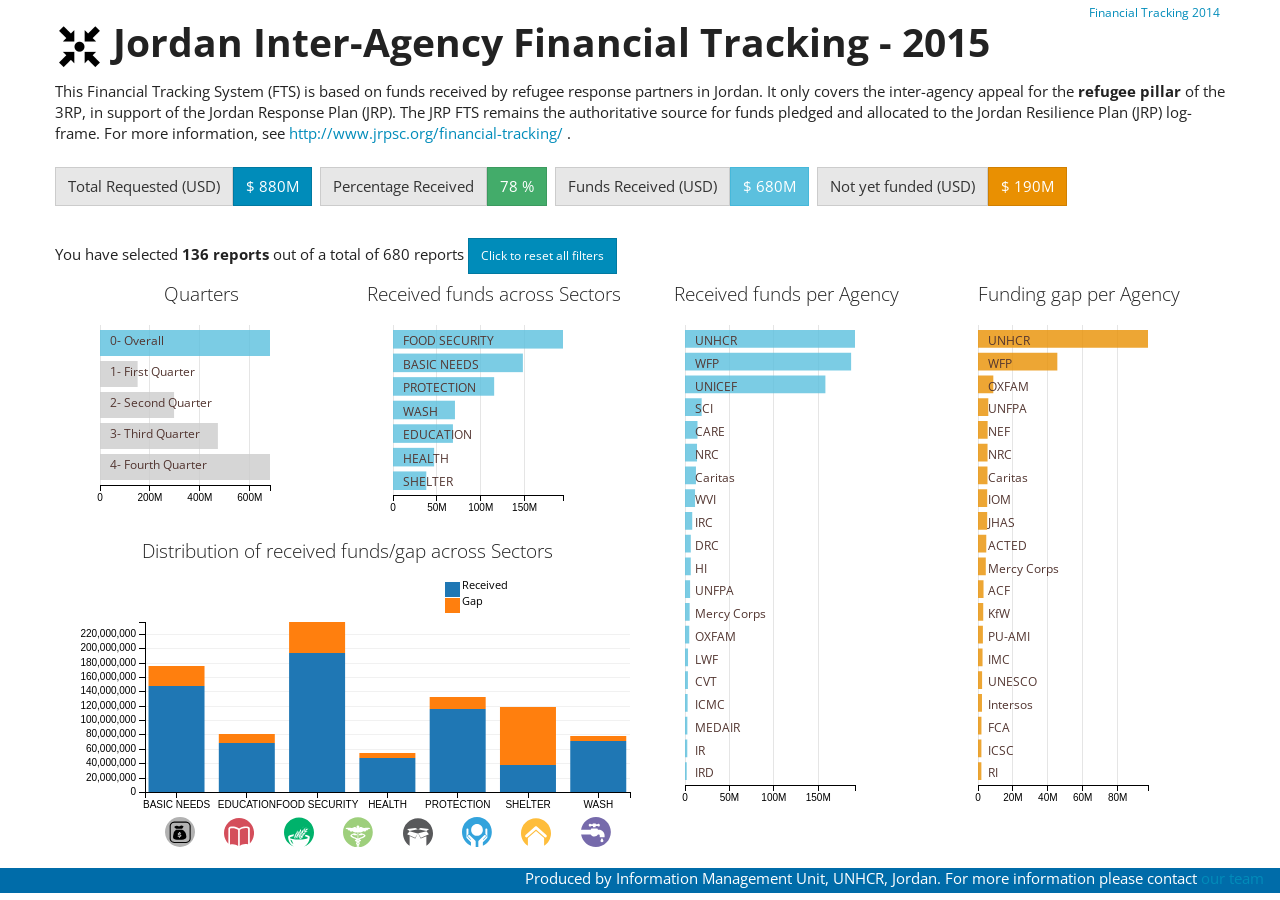
==== index.html @ 2f5b82ed "Update 0-Overall option" ====
<!DOCTYPE html>
<html lang='en'>
<head>
<meta charset='utf-8'>
<meta content='width=device-width, initial-scale=1.0, minimum-scale=1.0, maximum-scale=1.0' name='viewport'>
<meta property="og:title" content="RRP6 FINANCIAL TRACKING -JORDAN - 2014"/>
<meta property="og:type" content="article"/>
<meta property="og:site_name" content="RRP6 FINANCIAL TRACKING -JORDAN - 2014"/>
<meta property="og:description" content="RRP6 FINANCIAL TRACKING -JORDAN - 2014"/>
    <title>Jordan Inter-Agency Financial Tracking - 2015 </title>
    <meta name="viewport" content="width=device-width, initial-scale=1.0">
    <!-- Bootstrap -->
    <link rel="stylesheet" href="css/bootstrap.min.css" media="screen">

    <link rel="stylesheet" href="css/bootswatch.min.css">
    <link rel="stylesheet" href="css/font-humanitarian.css">

    <link rel="stylesheet" type="text/css" href="css/dc.css"/>

    <link rel="stylesheet" type="text/css" href="css/dashboard.css"/>
    <!---->
    <!-- Add IntroJs styles and JS -->
    <link rel="stylesheet" type="text/css" href="css/introjs.min.css" >
    <script type="text/javascript" src="js/intro.min.js"></script>
    <script src="js/jquery.js"></script>
    <!-- map the data to the GeoJSON object -->
    <script src="js/data-jo.js"></script>
    <link href="http://www.unhcr.org/favicon.ico" rel="icon" type="image/x-icon">
    <!-- hide and display Disclaimer -->
    <script>
        function show(shown, hidden) {
          document.getElementById(shown).style.display='block';
          document.getElementById(hidden).style.display='none';
          return false;
        }
    </script>
  </head>

  <body>
    <div class ="col-sm-4 col-md-offset4" id="loading">
        <small>This webpage does not work on IE8 or older... Upgrade your browser if needed</a></a></small>
    </div>
    <div class="container" id="dashboard">
	
        <div class="socialmedia" data-step="13" data-intro="Share!!" data-position="left">
            <table>
              <tbody><tr>
                <td valign="middle"><a href="fts2014.html" target="_blank">Financial Tracking 2014</a></td>
            </tr>
            </tbody></table>
        </div>
        <div class="row" >
             <h1>
               <a href="http://data.unhcr.org/jordan"><img src="images/coordination.png" style="height: 48px; width: 48px"></a>
               <strong>Jordan Inter-Agency Financial Tracking - 2015</strong>
            </h1>
                This Financial Tracking System (FTS) is based on funds received by refugee response partners in Jordan. It only covers the inter-agency appeal for the <b>refugee pillar</b> of the 3RP, in support of the Jordan Response Plan (JRP). The JRP FTS remains the authoritative source for funds pledged and allocated to the Jordan Resilience Plan (JRP) log-frame.
                For more information, see <a href="http://www.jrpsc.org/financial-tracking/" target="_blank">  http://www.jrpsc.org/financial-tracking/ </a>.

            <h2>
            <a class="btn btn-default">Total Requested (USD) <a  class="btn btn-primary">$ <span id="totalrequired" class="number-display"></span></a></a>
            <a class="btn btn-default">Percentage Received <a  class="btn btn btn-success"><span id="totalPreceived" class="number-display"> </span> %</a></a>			
            <a class="btn btn-default">Funds Received (USD) <a  class="btn btn-info">$ <span id="totalreceived" class="number-display"></span></a></a>
            <a class="btn btn-default">Not yet funded (USD) <a  class="btn btn-warning">$ <span id="totalgap" class="number-display"></span></a></a>
           <!--
           <a class="btn btn-default">Gap <a  class="btn btn-danger">% <span id="totalpercentage" class="number-display"></span></a></a>
           -->
            </h2>
            <br>
            <div id="count-info" >
                 You have selected <strong><span class="filter-count "></span> reports</strong> out of a total of <span class="total-count "></span> reports
                 <a class="btn btn-primary btn-sm" href="javascript:dc.filterAll();quarter_chart.filter('0- Overall');dc.redrawAll();">Click to reset all filters</a>
            </div>

       </div>
       <div class="row">
            <div class="col-md-6">
              <div class="row">

                <div class="col-xs-6" data-step="1" data-intro="Click on this pie chart to filter by sector." data-position='right'>

                <div id="quarter"> <center> <h4>Quarters</h4> </center></div>
                </div>
                <div id="sector" class="col-xs-6" data-step="1" data-intro="Click on this pie chart to filter by sector." data-position='right'>
                  <center> <h4>Received funds across Sectors</h4> </center>
                </div>
              </div>
              <div class="row">
                <div id="gapReceived" class="col-xs-12" data-step="1" data-intro="Click on this pie chart to filter by sector." data-position='right'>
                  <center> <h4>Distribution of received funds/gap across Sectors</h4> </center>
                </div>
              </div>

              <div class="row">
                <center>
                   <table width=100% cellspacing=1 cellpadding=1>
                        <tr>
                            <td width=110px>&nbsp;</td>
                            <td></td>
                            <td><img src="images/cash.svg" alt="Cash" height="30px" width="30px"></td>
                            <td><img src="images/education.svg" alt="Education" height="30px" width="30px"></td>
                            <td><img src="images/foodsecurity.svg" alt="Food Security" height="30px" width="30px"></td>
                            <td><img src="images/health.svg" alt="Health" height="30px" width="30px"></td>
                            <td><img src="images/nfi.svg" alt="Health" height="30px" width="30px"></td>							
                            <td><img src="images/protection.svg" alt="Protection" height="30px" width="30px"></td>
                            <td><img src="images/shelter.svg" alt="Shelter" height="30px" width="30px"></td>
                            <td><img src="images/wash.svg" alt="WASH" height="30px" width="30px"></td>
                            <td></td>
                        </tr>
                    </table>
                </center> 
                <br>
              </div>

            </div>
            <div class="col-md-6">
              <div class="row">
                <div id="partner" class="col-xs-6" data-step="1" data-intro="Click on this pie chart to filter by sector." data-position='right'>
                  <center> <h4>Received funds per Agency</h4> </center>
                </div>
                <div id="partnergap" class="col-xs-6" data-step="1" data-intro="Click on this pie chart to filter by sector." data-position='right'>
                  <center> <h4>Funding gap per Agency</h4> </center>
                </div>
              </div>
            </div>
       </div>
    </div>
     <div width="100%" style="background:#006CA9; height:25px" align=right>
        <span  class="demoTableRow"><font color="#FFFFFF">
            Produced by Information Management Unit, UNHCR, Jordan. For more information please contact <a href="http://data.unhcr.org/jordan/team.html" target="_blank" >our team</a> </font>
         </span> &nbsp;&nbsp;&nbsp;
    </div>

    <script type="text/javascript" src="js/d3_002.js"></script>
    <script type="text/javascript" src="js/crossfilter.js"></script>
    <script type="text/javascript" src="js/dc.js"></script>
    <script type="text/javascript" src="js/d3.tip.min.js"></script>
    <script type="text/javascript" src="js/d3num.js"></script>	
    <script>

        $('#dashboard').hide();
      //  var gap_chart = dc.pieChart("#gap");
        var sector_chart = dc.rowChart("#sector");
        var quarter_chart = dc.rowChart("#quarter");
        var partner_chart = dc.rowChart("#partner");
        var partnergap_chart = dc.rowChart("#partnergap");
        var gapReceived_chart = dc.barChart("#gapReceived");
		var tot = 8757315;

        d3.csv("data/ftsnew.csv", function(csv_data){
            var numberFormat = d3.format(".3s");
            var cf = crossfilter(csv_data);
			var all = cf.groupAll();
            // Implement bookmarking chart filters status --> Thanks to https://github.com/franckalbinet
            // Serializing filters values in URL
            function getFiltersValues() {
                var filters = [
                //    { name: 'gap', value: gap_chart.filters()},
                    { name: 'sector', value: sector_chart.filters()},
                    { name: 'quarter', value: quarter_chart.filters()},
                    { name: 'partner', value: partner_chart.filters()},
                    { name: 'partnergap', value: partnergap_chart.filters()}
                    ];

                var recursiveEncoded = $.param( filters );
                location.hash = recursiveEncoded;
            }
            // Init chart filters
            function initFilters() {
                // Get hash values
                var parseHash = /^#sector=([A-Za-z0-9,_\-\/\s]*)&status=([A-Za-z0-9,_\-\/\s]*)&org=([A-Za-z0-9,_\-\/\s]*)&map=([A-Za-z0-9,_\-\/\s]*)$/;
                var parsed = parseHash.exec(decodeURIComponent(location.hash));
                function filter(chart, rank) {  // for instance chart = sector_chart and rank in URL hash = 1
                    // sector chart
                    if (parsed[rank] == "") {
                        chart.filter(null);
                    }
                    else {
                        var filterValues = parsed[rank].split(",");
                        for (var i = 0; i < filterValues.length; i++ ) {
                            chart.filter(filterValues[i]);
                        }
                    }
                }
                if (parsed) {
                    filter(sector_chart, 1);
                    filter(quarter_chart, 2);
                    filter(partner_chart, 3);
                    filter(partnergap_chart, 4);
                //    filter(gap_chart, 5);

                }
            }

		
			
            // tooltips for row chart
            var rowTip = d3.tip()
                  .attr('class', 'd3-tip')
                  .offset([-10, 0])
                  .html(function (d) { return "<span style='color: #f0027f'>" +  d.key + "</span> : "  + numberFormat(d.value) + " USD"; });

            // tooltips for pie chart
            var pieTip = d3.tip()
                  .attr('class', 'd3-tip')
                  .offset([-10, 0])
                  .html(function (d) { return "<span style='color: #f0027f'>" +  d.data.key + "</span> : "  + numberFormat(d.value) + " USD"; });

            // tooltips for bar chart
            var barTip = d3.tip()
                  .attr('class', 'd3-tip')
                  .offset([-10, 0])
                  .html(function (d) { return "<span style='color: #f0027f'>" + d.data.key + "</span> : " + numberFormat(d.y) + " USD";});


            cf.quarter = cf.dimension(function(d) { return d.Quarter; });
            var quarterByTotal = cf.quarter.group().reduceSum(function (d) { return d.Receive; });
            var quarter = cf.quarter.group();
            quarter_chart.width(250).height(200)
                .dimension(cf.quarter)
                .group(quarterByTotal)
                .elasticX(true)
                .on("filtered", getFiltersValues)
                //.data(function(group) { return group.top(5); })
                .colors(['#5bc0de'])
                .colorDomain([0,0])
                .colorAccessor(function(d, i){return 1;})
/*				.ordering(function(d) {
					if(d.key == "0- Yearly") return 0;
					else if(d.key == "1- First Quarter") return 1;
					else if(d.key == "2- Second Quarter") return 2;
					else if(d.key == "3- Third Quarter") return 3;
					else if(d.key == "4- Fourth Quarter") return 4;
					})*/
                .xAxis().ticks(4).tickFormat(d3.format("s"));
			
				
				quarter_chart.renderlet(function(chart) {
				

				
				  chart.selectAll('rect').on("click", function(d) {
			  
					if (d.key == "1- First Quarter")
					{
					quarter_chart.filterAll();
					quarter_chart.filter("1- First Quarter");
					dc.redrawAll();					
					dc.renderAll();
					}
					else if (d.key == "0- Overall")
					{
					quarter_chart.filterAll();					
					quarter_chart.filter("0- Overall");
					dc.redrawAll();										
					dc.renderAll();
					}					
					else if (d.key == "2- Second Quarter")
					{
					quarter_chart.filterAll();					
					quarter_chart.filter("2- Second Quarter");
					dc.redrawAll();										
					dc.renderAll();
					}
					else if (d.key == "3- Third Quarter")
					{
					quarter_chart.filterAll();					
					quarter_chart.filter("3- Third Quarter");
					dc.redrawAll();										
					dc.renderAll();
					}
					else if (d.key == "4- Fourth Quarter")
					{
					quarter_chart.filterAll();					
					quarter_chart.filter("4- Fourth Quarter");
					dc.redrawAll();										
					dc.renderAll();
					}			
					
						d3.selectAll("g.row").call(rowTip);
						d3.selectAll("g.row").on('mouseover', rowTip.show).on('mouseout', rowTip.hide);
						var stackChart = 'div#gapReceived.dc-chart rect';
						d3.selectAll(stackChart).call(barTip);
						d3.selectAll(stackChart).on('mouseover', barTip.show).on('mouseout', barTip.hide);						
					
				  });
				  	chart.selectAll('text').on("click", function(d) {
					if (d.key == "0- Overall")
					{
					quarter_chart.filterAll();					
					quarter_chart.filter("0- Overall");
					dc.redrawAll();										
					dc.renderAll();
					}						
					else if (d.key == "1- First Quarter")
					{
					quarter_chart.filterAll();
					quarter_chart.filter("1- First Quarter");
					dc.redrawAll();										
					dc.renderAll();
					}
					else if (d.key == "2- Second Quarter")
					{
					quarter_chart.filterAll();					
					quarter_chart.filter("2- Second Quarter");
					dc.redrawAll();										
					dc.renderAll();
					}
					else if (d.key == "3- Third Quarter")
					{
					quarter_chart.filterAll();					
					quarter_chart.filter("3- Third Quarter");
					dc.redrawAll();										
					dc.renderAll();
					}
					else if (d.key == "4- Fourth Quarter")
					{
					quarter_chart.filterAll();					
					quarter_chart.filter("4- Fourth Quarter");
					dc.redrawAll();										
					dc.renderAll();
					}	
						d3.selectAll("g.row").call(rowTip);
						d3.selectAll("g.row").on('mouseover', rowTip.show).on('mouseout', rowTip.hide);
						var stackChart = 'div#gapReceived.dc-chart rect';
						d3.selectAll(stackChart).call(barTip);
						d3.selectAll(stackChart).on('mouseover', barTip.show).on('mouseout', barTip.hide);                                    
					
				  });
				});				


            cf.sector = cf.dimension(function(d) { return d.Sector; });
            var sectorByTotal = cf.sector.group().reduceSum(function (d) { return d.Receive; });
            var sector = cf.sector.group();
            sector_chart.width(250).height(210)
                .dimension(cf.sector)
                .group(sectorByTotal)
                .elasticX(true)
                .on("filtered", getFiltersValues)
                .data(function(group) { return group.top(10); })
                .colors(['#5bc0de'])
                .colorDomain([0,0])
                .colorAccessor(function(d, i){return 1;})
                .xAxis().ticks(4).tickFormat(d3.format("s"));

			

				


            cf.partner = cf.dimension(function(d) { return d.Partner; });
            var partnerByTotal = cf.partner.group().reduceSum(function (d) { return d.Receive; });
            var partner = cf.partner.group();
            partner_chart.width(250).height(500)
                .dimension(cf.partner)
                .group(partnerByTotal)
                .elasticX(true)
                .on("filtered", getFiltersValues)
                .data(function(group) { return group.top(20); })
                .colors(['#5bc0de'])
                .colorDomain([0,0])
                .colorAccessor(function(d, i){return 1;})
                .xAxis().ticks(4).tickFormat(d3.format("s"));

            cf.partnergap = cf.dimension(function(d) { return d.Partner; });
            var partnergapByTotal = cf.partnergap.group().reduceSum(function (d) { return (d.Required - d.NewReceived); });
            var partnergap = cf.partnergap.group();
            partnergap_chart.width(250).height(500)
                .dimension(cf.partnergap)
                .group(partnergapByTotal)
                .elasticX(true)
                .on("filtered", getFiltersValues)
                .data(function(group) { return group.top(20); })
                .colors(['#e99002'])
                .colorDomain([0,0])
                .colorAccessor(function(d, i){return 1;})
                .xAxis().ticks(4).tickFormat(d3.format("s"));


            cf.sectorGroup = cf.dimension(function(d) { return d.Sector; });
            cf.gapReceived = cf.dimension(function(d) { return d.Receive; });
            var gapByTotal = cf.sectorGroup.group().reduceSum(function (d) { return (d.Required - d.NewReceived); });
            var receiveByTotal = cf.sectorGroup.group().reduceSum(function (d) { return d.NewReceived; });
            var sectors = ["CASH","EDUCATION","FOOD SECURITY","HEALTH","NFI","PROTECTION","SHELTER","WASH"];
            var gapReceived = cf.gapReceived.group();
            var sectorGroup = cf.sectorGroup.group();
            /* when any bar is clicked, recolor the chart */
            var colorRenderlet = function (_chart) {
                _chart.selectAll("rect.bar")
                        .on("click", function (d) {
                            function setAttr(selection, keyName) {
                                selection.style("fill", function (d) {
                                    if (d[keyName] == "Received") return "#5bc0de";
                                    else if (d[keyName] == "Gap") return "#e99002";
                                });
                            };
                            setAttr(_chart.selectAll("g.stack").selectAll("rect.bar"), "layer")
                            setAttr(_chart.selectAll("g.dc-legend-item").selectAll("rect"), "name")
                        });
            };            
            gapReceived_chart.width(580).height(240)
                .margins({top: 50, right: 20, left: 75, bottom: 20})
                .dimension(sectorGroup)
                .group(receiveByTotal,"Received")
                .stack(gapByTotal,"Gap")
                .x(d3.scale.ordinal().domain(sectorGroup))
                .xUnits(dc.units.ordinal)
                .renderHorizontalGridLines(true)
                .barPadding(0.2)
                .outerPadding(0.05)
                .elasticY(true)
                .brushOn(false)
                .renderlet(colorRenderlet)
                .legend(dc.legend().x(375).y(10).itemHeight(15).gap(1));

            dc.dataCount("#count-info")
                .dimension(cf)
                .group(all);

            var byRequired = cf.dimension(function(d) { return d.Required; });
            var byRequiredGroup = byRequired.groupAll().reduceSum(function (d) { return d.Required; });
            dc.numberDisplay("#totalrequired")
                   .valueAccessor(function(d){ tot = +d ; return +d})
                    .group(byRequiredGroup);

            var byReceived = cf.dimension(function(d) { return d.Receive; });
            var byReceivedGroup = byReceived.groupAll().reduceSum(function (d) { return d.Receive; });
            dc.numberDisplay("#totalreceived")
                   .valueAccessor(function(d){return +d})
                    .group(byReceivedGroup);

			
            dc.numberDisplay("#totalPreceived")
                   .valueAccessor(function(d){return +d / (tot/100) })
                    .group(byReceivedGroup);

			

            var byGap = cf.dimension(function(d) { return d.Gap; });
            var byGapGroup = byGap.groupAll().reduceSum(function (d) { return d.Required - d.NewReceived; });
            dc.numberDisplay("#totalgap")
                   .valueAccessor(function(d){return +d})
                    .group(byGapGroup);

          // var byPercentage = cf.dimension(function(d) { return d.Percentage; });
          // var byPercentageGroup = byPercentage.groupAll().reduceSum(function (d) { return d.Percentage; });
            var byPercentage = cf.dimension(function (d) { return (d.Gap / d.Required);});
            var byPercentageGroup = byPercentage.groupAll().reduceSum(function (d) { return (d.Gap / d.Required);});
            dc.numberDisplay("#totalpercentage")
                   .valueAccessor(function(d){return +d})
                    .group(byPercentageGroup);


            $('#loading').hide();
            $('#dashboard').show();
            dc.renderAll();
			
					quarter_chart.filterAll();					
					quarter_chart.filter("0- Overall");
					dc.redrawAll();										
					dc.renderAll();
					
            /* Customised infobox */
            d3.selectAll("g.row").call(rowTip);
            d3.selectAll("g.row").on('mouseover', rowTip.show).on('mouseout', rowTip.hide);

            var stackChart = 'div#gapReceived.dc-chart rect';
            d3.selectAll(stackChart).call(barTip);
            d3.selectAll(stackChart).on('mouseover', barTip.show).on('mouseout', barTip.hide);

            }
            );

    </script>
    <script src="js/bootstrap.js"></script>

      <!-- Piwik -->
        <script type="text/javascript">
        var pkBaseURL = (("https:" == document.location.protocol) ? "https://data.unhcr.org/piwik/" : "http://data.unhcr.org/piwik/");
        document.write(unescape("%3Cscript src='" + pkBaseURL + "piwik.js' type='text/javascript'%3E%3C/script%3E"));
        </script><script type="text/javascript">
        try {
        var piwikTracker = Piwik.getTracker(pkBaseURL + "piwik.php", 14);
        piwikTracker.trackPageView();
        piwikTracker.enableLinkTracking();
        } catch( err ) {}
        </script><noscript><p><img src="http://data.unhcr.org/piwik/piwik.php?idsite=14" style="border:0" alt="" /></p></noscript>
      <!-- End Piwik Tracking Code -->


  </body>
</html>
---- css/bootswatch.min.css ----
body{padding-top:0px}body>.navbar{-webkit-transition:background-color 300ms ease-in;transition:background-color 300ms ease-in}@media (min-width:768px){body>.navbar-transparent{background-color:transparent}body>.navbar-transparent .navbar-nav>.open>a{background-color:transparent!important}}#home{padding-top:0}#home .navbar-brand{padding:13.5px 15px 12.5px}#home .navbar-brand>img{display:inline;margin:0 10px;height:100%}#banner{min-height:300px;border-bottom:none}.page-header h1{font-size:4em}.bs-docs-section{margin-top:8em}.bs-component{position:relative}.bs-component .modal{position:relative;top:auto;right:auto;left:auto;bottom:auto;z-index:1;display:block}.bs-component .modal-dialog{width:90%}.bs-component .popover{position:relative;display:inline-block;width:220px;margin:20px}#source-button{position:absolute;top:0;right:0;z-index:100;font-weight:700}.nav-tabs{margin-bottom:15px}.progress{margin-bottom:10px}footer{margin:5em 0}footer li{float:left;margin-right:1.5em;margin-bottom:1.5em}footer p{clear:left;margin-bottom:0}.splash{padding:9em 0 2em;background-color:#141d27;background-image:url(../img/bg.jpg);background-size:cover;background-attachment:fixed;color:#fff;text-align:center}.splash .logo{width:160px}.splash h1{font-size:3em}.splash #social{margin:2em 0}.splash .alert{margin:2em 0}.section-tout{padding:4em 0 3em;border-bottom:1px solid rgba(0,0,0,.05);background-color:#eaf1f1}.section-tout .fa{margin-right:.5em}.section-tout p{margin-bottom:3em}.section-preview{padding:4em 0 4em}.section-preview .preview{margin-bottom:4em;background-color:#eaf1f1}.section-preview .preview .image{position:relative}.section-preview .preview .image:before{box-shadow:inset 0 0 0 1px rgba(0,0,0,.1);position:absolute;top:0;left:0;width:100%;height:100%;content:"";pointer-events:none}.section-preview .preview .options{padding:1em 2em 2em;border:1px solid rgba(0,0,0,.05);border-top:none;text-align:center}.section-preview .preview .options p{margin-bottom:2em}.section-preview .dropdown-menu{text-align:left}.section-preview .lead{margin-bottom:2em}@media (max-width:767px){.section-preview .image img{width:100%}}.sponsor{text-align:center}.sponsor a:hover{text-decoration:none}@media (max-width:767px){.splash{padding-top:4em}.splash .logo{width:100px}.splash h1{font-size:2em}#banner{margin-bottom:2em;text-align:center}}
---- css/font-humanitarian.css ----
/*!
 *  Humanitarian Font 
 *  the iconic font designed for the Humanitarian
 *  -------------------------------------------------------
 *  The full suite of pictographic icons, examples, and documentation
 *  can be found at: https://github.com/unhcr/Humanitarian-Font
 *
 *  License
 *  -------------------------------------------------------
 *  - The Humanitarian Font font is licensed under the SIL Open Font License - http://scripts.sil.org/OFL
 *  - Humanitarian Font CSS, LESS, and SASS files are licensed under the MIT License -
 *    http://opensource.org/licenses/mit-license.html
 *  - The Humanitarian Font pictograms are licensed under the CC BY 3.0 License - http://creativecommons.org/licenses/by/3.0/
 *  - Attribution is not required in Humanitarian Font  but much appreciated:
 *    "https://unhcr.github.io/Humanitarian-Font"

 *  Credit
 *  -------------------------------------------------------
 *  Email: dave@davegandy.com
 *  Twitter: http://twitter.com/fortaweso_me
 *  Work: Lead Product Designer @ http://kyruus.com
 */
@font-face {
  font-family: 'FontAwesome';
  src: url('../fonts/humanitarian-webfont.eot');
  src: url('../fonts/humanitarian-webfont.eot') format('embedded-opentype'),  
    url('../fonts/humanitarian-webfont.woff') format('woff'),
    url('../fonts/humanitarian-webfont.ttf') format('truetype');
  font-weight: normal;
  font-style: normal;
}
/*  Humanitarian Font styles
    ------------------------------------------------------- */
[class^="icon-"],
[class*=" icon-"] {
  font-family: FontAwesome;
  font-weight: normal;
  font-style: normal;
  text-decoration: inherit;
  -webkit-font-smoothing: antialiased;

  /* sprites.less reset */
  display: inline;
  width: auto;
  height: auto;
  line-height: normal;
  vertical-align: baseline;
  background-image: none;
  background-position: 0% 0%;
  background-repeat: repeat;
  margin-top: 0;
}
/* more sprites.less reset */
.icon-white,
.nav-pills > .active > a > [class^="icon-"],
.nav-pills > .active > a > [class*=" icon-"],
.nav-list > .active > a > [class^="icon-"],
.nav-list > .active > a > [class*=" icon-"],
.navbar-inverse .nav > .active > a > [class^="icon-"],
.navbar-inverse .nav > .active > a > [class*=" icon-"],
.dropdown-menu > li > a:hover > [class^="icon-"],
.dropdown-menu > li > a:hover > [class*=" icon-"],
.dropdown-menu > .active > a > [class^="icon-"],
.dropdown-menu > .active > a > [class*=" icon-"],
.dropdown-submenu:hover > a > [class^="icon-"],
.dropdown-submenu:hover > a > [class*=" icon-"] {
  background-image: none;
}
[class^="icon-"]:before,
[class*=" icon-"]:before {
  text-decoration: inherit;
  display: inline-block;
  speak: none;
}
/* makes sure icons active on rollover in links */
a [class^="icon-"],
a [class*=" icon-"] {
  display: inline-block;
}
/* makes the font 33% larger relative to the icon container */
.icon-large:before {
  vertical-align: -10%;
  font-size: 1.3333333333333333em;
}
.btn [class^="icon-"],
.nav [class^="icon-"],
.btn [class*=" icon-"],
.nav [class*=" icon-"] {
  display: inline;
  /* keeps button heights with and without icons the same */

}
.btn [class^="icon-"].icon-large,
.nav [class^="icon-"].icon-large,
.btn [class*=" icon-"].icon-large,
.nav [class*=" icon-"].icon-large {
  line-height: .9em;
}
.btn [class^="icon-"].icon-spin,
.nav [class^="icon-"].icon-spin,
.btn [class*=" icon-"].icon-spin,
.nav [class*=" icon-"].icon-spin {
  display: inline-block;
}
.nav-tabs [class^="icon-"],
.nav-pills [class^="icon-"],
.nav-tabs [class*=" icon-"],
.nav-pills [class*=" icon-"] {
  /* keeps button heights with and without icons the same */

}
.nav-tabs [class^="icon-"],
.nav-pills [class^="icon-"],
.nav-tabs [class*=" icon-"],
.nav-pills [class*=" icon-"],
.nav-tabs [class^="icon-"].icon-large,
.nav-pills [class^="icon-"].icon-large,
.nav-tabs [class*=" icon-"].icon-large,
.nav-pills [class*=" icon-"].icon-large {
  line-height: .9em;
}
li [class^="icon-"],
.nav li [class^="icon-"],
li [class*=" icon-"],
.nav li [class*=" icon-"] {
  display: inline-block;
  width: 1.25em;
  text-align: center;
}
li [class^="icon-"].icon-large,
.nav li [class^="icon-"].icon-large,
li [class*=" icon-"].icon-large,
.nav li [class*=" icon-"].icon-large {
  /* increased font size for icon-large */

  width: 1.5625em;
}
ul.icons {
  list-style-type: none;
  text-indent: -0.75em;
}
ul.icons li [class^="icon-"],
ul.icons li [class*=" icon-"] {
  width: .75em;
}
.icon-muted {
  color: #eeeeee;
}
.icon-border {
  border: solid 1px #eeeeee;
  padding: .2em .25em .15em;
  -webkit-border-radius: 3px;
  -moz-border-radius: 3px;
  border-radius: 3px;
}
.icon-2x {
  font-size: 2em;
}
.icon-2x.icon-border {
  border-width: 2px;
  -webkit-border-radius: 4px;
  -moz-border-radius: 4px;
  border-radius: 4px;
}
.icon-3x {
  font-size: 3em;
}
.icon-3x.icon-border {
  border-width: 3px;
  -webkit-border-radius: 5px;
  -moz-border-radius: 5px;
  border-radius: 5px;
}
.icon-4x {
  font-size: 4em;
}
.icon-4x.icon-border {
  border-width: 4px;
  -webkit-border-radius: 6px;
  -moz-border-radius: 6px;
  border-radius: 6px;
}
.pull-right {
  float: right;
}
.pull-left {
  float: left;
}
[class^="icon-"].pull-left,
[class*=" icon-"].pull-left {
  margin-right: .3em;
}
[class^="icon-"].pull-right,
[class*=" icon-"].pull-right {
  margin-left: .3em;
}
.btn [class^="icon-"].pull-left.icon-2x,
.btn [class*=" icon-"].pull-left.icon-2x,
.btn [class^="icon-"].pull-right.icon-2x,
.btn [class*=" icon-"].pull-right.icon-2x {
  margin-top: .18em;
}
.btn [class^="icon-"].icon-spin.icon-large,
.btn [class*=" icon-"].icon-spin.icon-large {
  line-height: .8em;
}
.btn.btn-small [class^="icon-"].pull-left.icon-2x,
.btn.btn-small [class*=" icon-"].pull-left.icon-2x,
.btn.btn-small [class^="icon-"].pull-right.icon-2x,
.btn.btn-small [class*=" icon-"].pull-right.icon-2x {
  margin-top: .25em;
}
.btn.btn-large [class^="icon-"],
.btn.btn-large [class*=" icon-"] {
  margin-top: 0;
}
.btn.btn-large [class^="icon-"].pull-left.icon-2x,
.btn.btn-large [class*=" icon-"].pull-left.icon-2x,
.btn.btn-large [class^="icon-"].pull-right.icon-2x,
.btn.btn-large [class*=" icon-"].pull-right.icon-2x {
  margin-top: .05em;
}
.btn.btn-large [class^="icon-"].pull-left.icon-2x,
.btn.btn-large [class*=" icon-"].pull-left.icon-2x {
  margin-right: .2em;
}
.btn.btn-large [class^="icon-"].pull-right.icon-2x,
.btn.btn-large [class*=" icon-"].pull-right.icon-2x {
  margin-left: .2em;
}
.icon-spin {
  display: inline-block;
  -moz-animation: spin 2s infinite linear;
  -o-animation: spin 2s infinite linear;
  -webkit-animation: spin 2s infinite linear;
  animation: spin 2s infinite linear;
}
@-moz-keyframes spin {
  0% { -moz-transform: rotate(0deg); }
  100% { -moz-transform: rotate(359deg); }
}
@-webkit-keyframes spin {
  0% { -webkit-transform: rotate(0deg); }
  100% { -webkit-transform: rotate(359deg); }
}
@-o-keyframes spin {
  0% { -o-transform: rotate(0deg); }
  100% { -o-transform: rotate(359deg); }
}
@-ms-keyframes spin {
  0% { -ms-transform: rotate(0deg); }
  100% { -ms-transform: rotate(359deg); }
}
@keyframes spin {
  0% { transform: rotate(0deg); }
  100% { transform: rotate(359deg); }
}
@-moz-document url-prefix() {
  .icon-spin {
    height: .9em;
  }
  .btn .icon-spin {
    height: auto;
  }
  .icon-spin.icon-large {
    height: 1.25em;
  }
  .btn .icon-spin.icon-large {
    height: .75em;
  }
}
/*  Humanitarian Font uses the Unicode Private Use Area (PUA) to ensure screen
    readers do not read off random characters that represent icons */
.icon-glass:before                { content: "\f000"; }
.icon-music:before                { content: "\f001"; }
.icon-search:before               { content: "\f002"; }
.icon-envelope:before             { content: "\f003"; }
.icon-heart:before                { content: "\f004"; }
.icon-star:before                 { content: "\f005"; }
.icon-star-empty:before           { content: "\f006"; }
.icon-user:before                 { content: "\f007"; }
.icon-film:before                 { content: "\f008"; }
.icon-th-large:before             { content: "\f009"; }
.icon-th:before                   { content: "\f00a"; }
.icon-th-list:before              { content: "\f00b"; }
.icon-ok:before                   { content: "\f00c"; }
.icon-remove:before               { content: "\f00d"; }
.icon-zoom-in:before              { content: "\f00e"; }

.icon-zoom-out:before             { content: "\f010"; }
.icon-off:before                  { content: "\f011"; }
.icon-signal:before               { content: "\f012"; }
.icon-cog:before                  { content: "\f013"; }
.icon-trash:before                { content: "\f014"; }
.icon-home:before                 { content: "\f015"; }
.icon-file:before                 { content: "\f016"; }
.icon-time:before                 { content: "\f017"; }
.icon-road:before                 { content: "\f018"; }
.icon-download-alt:before         { content: "\f019"; }
.icon-download:before             { content: "\f01a"; }
.icon-upload:before               { content: "\f01b"; }
.icon-inbox:before                { content: "\f01c"; }
.icon-play-circle:before          { content: "\f01d"; }
.icon-repeat:before               { content: "\f01e"; }

/* \f020 doesn't work in Safari. all shifted one down */
.icon-refresh:before              { content: "\f021"; }
.icon-list-alt:before             { content: "\f022"; }
.icon-lock:before                 { content: "\f023"; }
.icon-flag:before                 { content: "\f024"; }
.icon-headphones:before           { content: "\f025"; }
.icon-volume-off:before           { content: "\f026"; }
.icon-volume-down:before          { content: "\f027"; }
.icon-volume-up:before            { content: "\f028"; }
.icon-qrcode:before               { content: "\f029"; }
.icon-barcode:before              { content: "\f02a"; }
.icon-tag:before                  { content: "\f02b"; }
.icon-tags:before                 { content: "\f02c"; }
.icon-book:before                 { content: "\f02d"; }
.icon-bookmark:before             { content: "\f02e"; }
.icon-print:before                { content: "\f02f"; }

.icon-camera:before               { content: "\f030"; }
.icon-font:before                 { content: "\f031"; }
.icon-bold:before                 { content: "\f032"; }
.icon-italic:before               { content: "\f033"; }
.icon-text-height:before          { content: "\f034"; }
.icon-text-width:before           { content: "\f035"; }
.icon-align-left:before           { content: "\f036"; }
.icon-align-center:before         { content: "\f037"; }
.icon-align-right:before          { content: "\f038"; }
.icon-align-justify:before        { content: "\f039"; }
.icon-list:before                 { content: "\f03a"; }
.icon-indent-left:before          { content: "\f03b"; }
.icon-indent-right:before         { content: "\f03c"; }
.icon-facetime-video:before       { content: "\f03d"; }
.icon-picture:before              { content: "\f03e"; }

.icon-pencil:before               { content: "\f040"; }
.icon-map-marker:before           { content: "\f041"; }
.icon-adjust:before               { content: "\f042"; }
.icon-tint:before                 { content: "\f043"; }
.icon-edit:before                 { content: "\f044"; }
.icon-share:before                { content: "\f045"; }
.icon-check:before                { content: "\f046"; }
.icon-move:before                 { content: "\f047"; }
.icon-step-backward:before        { content: "\f048"; }
.icon-fast-backward:before        { content: "\f049"; }
.icon-backward:before             { content: "\f04a"; }
.icon-play:before                 { content: "\f04b"; }
.icon-pause:before                { content: "\f04c"; }
.icon-stop:before                 { content: "\f04d"; }
.icon-forward:before              { content: "\f04e"; }

.icon-fast-forward:before         { content: "\f050"; }
.icon-step-forward:before         { content: "\f051"; }
.icon-eject:before                { content: "\f052"; }
.icon-chevron-left:before         { content: "\f053"; }
.icon-chevron-right:before        { content: "\f054"; }
.icon-plus-sign:before            { content: "\f055"; }
.icon-minus-sign:before           { content: "\f056"; }
.icon-remove-sign:before          { content: "\f057"; }
.icon-ok-sign:before              { content: "\f058"; }
.icon-question-sign:before        { content: "\f059"; }
.icon-info-sign:before            { content: "\f05a"; }
.icon-screenshot:before           { content: "\f05b"; }
.icon-remove-circle:before        { content: "\f05c"; }
.icon-ok-circle:before            { content: "\f05d"; }
.icon-ban-circle:before           { content: "\f05e"; }

.icon-arrow-left:before           { content: "\f060"; }
.icon-arrow-right:before          { content: "\f061"; }
.icon-arrow-up:before             { content: "\f062"; }
.icon-arrow-down:before           { content: "\f063"; }
.icon-share-alt:before            { content: "\f064"; }
.icon-resize-full:before          { content: "\f065"; }
.icon-resize-small:before         { content: "\f066"; }
.icon-plus:before                 { content: "\f067"; }
.icon-minus:before                { content: "\f068"; }
.icon-asterisk:before             { content: "\f069"; }
.icon-exclamation-sign:before     { content: "\f06a"; }
.icon-gift:before                 { content: "\f06b"; }
.icon-leaf:before                 { content: "\f06c"; }
.icon-fire:before                 { content: "\f06d"; }
.icon-eye-open:before             { content: "\f06e"; }

.icon-eye-close:before            { content: "\f070"; }
.icon-warning-sign:before         { content: "\f071"; }
.icon-plane:before                { content: "\f072"; }
.icon-calendar:before             { content: "\f073"; }
.icon-random:before               { content: "\f074"; }
.icon-comment:before              { content: "\f075"; }
.icon-magnet:before               { content: "\f076"; }
.icon-chevron-up:before           { content: "\f077"; }
.icon-chevron-down:before         { content: "\f078"; }
.icon-retweet:before              { content: "\f079"; }
.icon-shopping-cart:before        { content: "\f07a"; }
.icon-folder-close:before         { content: "\f07b"; }
.icon-folder-open:before          { content: "\f07c"; }
.icon-resize-vertical:before      { content: "\f07d"; }
.icon-resize-horizontal:before    { content: "\f07e"; }

.icon-bar-chart:before            { content: "\f080"; }
.icon-twitter-sign:before         { content: "\f081"; }
.icon-facebook-sign:before        { content: "\f082"; }
.icon-camera-retro:before         { content: "\f083"; }
.icon-key:before                  { content: "\f084"; }
.icon-cogs:before                 { content: "\f085"; }
.icon-comments:before             { content: "\f086"; }
.icon-thumbs-up:before            { content: "\f087"; }
.icon-thumbs-down:before          { content: "\f088"; }
.icon-star-half:before            { content: "\f089"; }
.icon-heart-empty:before          { content: "\f08a"; }
.icon-signout:before              { content: "\f08b"; }
.icon-linkedin-sign:before        { content: "\f08c"; }
.icon-pushpin:before              { content: "\f08d"; }
.icon-external-link:before        { content: "\f08e"; }

.icon-signin:before               { content: "\f090"; }
.icon-trophy:before               { content: "\f091"; }
.icon-github-sign:before          { content: "\f092"; }
.icon-upload-alt:before           { content: "\f093"; }
.icon-lemon:before                { content: "\f094"; }
.icon-phone:before                { content: "\f095"; }
.icon-check-empty:before          { content: "\f096"; }
.icon-bookmark-empty:before       { content: "\f097"; }
.icon-phone-sign:before           { content: "\f098"; }
.icon-twitter:before              { content: "\f099"; }
.icon-facebook:before             { content: "\f09a"; }
.icon-github:before               { content: "\f09b"; }
.icon-unlock:before               { content: "\f09c"; }
.icon-credit-card:before          { content: "\f09d"; }
.icon-rss:before                  { content: "\f09e"; }

.icon-hdd:before                  { content: "\f0a0"; }
.icon-bullhorn:before             { content: "\f0a1"; }
.icon-bell:before                 { content: "\f0a2"; }
.icon-certificate:before          { content: "\f0a3"; }
.icon-hand-right:before           { content: "\f0a4"; }
.icon-hand-left:before            { content: "\f0a5"; }
.icon-hand-up:before              { content: "\f0a6"; }
.icon-hand-down:before            { content: "\f0a7"; }
.icon-circle-arrow-left:before    { content: "\f0a8"; }
.icon-circle-arrow-right:before   { content: "\f0a9"; }
.icon-circle-arrow-up:before      { content: "\f0aa"; }
.icon-circle-arrow-down:before    { content: "\f0ab"; }
.icon-globe:before                { content: "\f0ac"; }
.icon-wrench:before               { content: "\f0ad"; }
.icon-tasks:before                { content: "\f0ae"; }

.icon-filter:before               { content: "\f0b0"; }
.icon-briefcase:before            { content: "\f0b1"; }
.icon-fullscreen:before           { content: "\f0b2"; }

.icon-group:before                { content: "\f0c0"; }
.icon-link:before                 { content: "\f0c1"; }
.icon-cloud:before                { content: "\f0c2"; }
.icon-beaker:before               { content: "\f0c3"; }
.icon-cut:before                  { content: "\f0c4"; }
.icon-copy:before                 { content: "\f0c5"; }
.icon-paper-clip:before           { content: "\f0c6"; }
.icon-save:before                 { content: "\f0c7"; }
.icon-sign-blank:before           { content: "\f0c8"; }
.icon-reorder:before              { content: "\f0c9"; }
.icon-list-ul:before              { content: "\f0ca"; }
.icon-list-ol:before              { content: "\f0cb"; }
.icon-strikethrough:before        { content: "\f0cc"; }
.icon-underline:before            { content: "\f0cd"; }
.icon-table:before                { content: "\f0ce"; }

.icon-magic:before                { content: "\f0d0"; }
.icon-truck:before                { content: "\f0d1"; }
.icon-pinterest:before            { content: "\f0d2"; }
.icon-pinterest-sign:before       { content: "\f0d3"; }
.icon-google-plus-sign:before     { content: "\f0d4"; }
.icon-google-plus:before          { content: "\f0d5"; }
.icon-money:before                { content: "\f0d6"; }
.icon-caret-down:before           { content: "\f0d7"; }
.icon-caret-up:before             { content: "\f0d8"; }
.icon-caret-left:before           { content: "\f0d9"; }
.icon-caret-right:before          { content: "\f0da"; }
.icon-columns:before              { content: "\f0db"; }
.icon-sort:before                 { content: "\f0dc"; }
.icon-sort-down:before            { content: "\f0dd"; }
.icon-sort-up:before              { content: "\f0de"; }

.icon-envelope-alt:before         { content: "\f0e0"; }
.icon-linkedin:before             { content: "\f0e1"; }
.icon-undo:before                 { content: "\f0e2"; }
.icon-legal:before                { content: "\f0e3"; }
.icon-dashboard:before            { content: "\f0e4"; }
.icon-comment-alt:before          { content: "\f0e5"; }
.icon-comments-alt:before         { content: "\f0e6"; }
.icon-bolt:before                 { content: "\f0e7"; }
.icon-sitemap:before              { content: "\f0e8"; }
.icon-umbrella:before             { content: "\f0e9"; }
.icon-paste:before                { content: "\f0ea"; }
.icon-lightbulb:before            { content: "\f0eb"; }
.icon-exchange:before             { content: "\f0ec"; }
.icon-cloud-download:before       { content: "\f0ed"; }
.icon-cloud-upload:before         { content: "\f0ee"; }

.icon-user-md:before              { content: "\f0f0"; }
.icon-stethoscope:before          { content: "\f0f1"; }
.icon-suitcase:before             { content: "\f0f2"; }
.icon-bell-alt:before             { content: "\f0f3"; }
.icon-coffee:before               { content: "\f0f4"; }
.icon-food:before                 { content: "\f0f5"; }
.icon-file-alt:before             { content: "\f0f6"; }
.icon-building:before             { content: "\f0f7"; }
.icon-hospital:before             { content: "\f0f8"; }
.icon-ambulance:before            { content: "\f0f9"; }
.icon-medkit:before               { content: "\f0fa"; }
.icon-fighter-jet:before          { content: "\f0fb"; }
.icon-beer:before                 { content: "\f0fc"; }
.icon-h-sign:before               { content: "\f0fd"; }
.icon-plus-sign-alt:before        { content: "\f0fe"; }

.icon-double-angle-left:before    { content: "\f100"; }
.icon-double-angle-right:before   { content: "\f101"; }
.icon-double-angle-up:before      { content: "\f102"; }
.icon-double-angle-down:before    { content: "\f103"; }
.icon-angle-left:before           { content: "\f104"; }
.icon-angle-right:before          { content: "\f105"; }
.icon-angle-up:before             { content: "\f106"; }
.icon-angle-down:before           { content: "\f107"; }
.icon-desktop:before              { content: "\f108"; }
.icon-laptop:before               { content: "\f109"; }
.icon-tablet:before               { content: "\f10a"; }
.icon-mobile-phone:before         { content: "\f10b"; }
.icon-circle-blank:before         { content: "\f10c"; }
.icon-quote-left:before           { content: "\f10d"; }
.icon-quote-right:before          { content: "\f10e"; }

.icon-spinner:before              { content: "\f110"; }
.icon-circle:before               { content: "\f111"; }
.icon-reply:before                { content: "\f112"; }
.icon-github-alt:before           { content: "\f113"; }
.icon-folder-close-alt:before     { content: "\f114"; }
.icon-folder-open-alt:before      { content: "\f115"; }


/* Here start the humanitarian ones */

/* Sector */
.icon-basicneeds:before              { content: "\f5e4"; }
.icon-ocha-sector-registration:before              { content: "\f300"; }
.icon-ocha-sector-security:before             { content: "\f301"; }
.icon-ocha-sector-recovery:before             { content: "\f361"; }
.icon-ocha-sector-education:before             { content: "\f362"; }
.icon-ocha-sector-telecommunication:before             { content: "\f367"; }
.icon-ocha-sector-foodsecurity:before             { content: "\f366"; }
.icon-ocha-sector-health:before             { content: "\f364"; }
.icon-ocha-sector-logistic:before             { content: "\f365"; }
.icon-ocha-sector-wash:before             { content: "\f369"; }
.icon-ocha-sector-agriculture:before             { content: "\f359"; }
.icon-ocha-sector-coordination:before             { content: "\f371"; }
.icon-ocha-sector-protection:before             { content: "\f368"; }
.icon-ocha-sector-campmanagement:before             { content: "\f342"; }
.icon-ocha-sector-livelihood:before             { content: "\f36a"; }
.icon-ocha-sector-sgbv:before             { content: "\f3c8"; }
.icon-ocha-sector-community:before             { content: "\f55c"; }
.icon-ocha-sector-shelter:before             { content: "\f363"; }
.icon-ocha-sector-childprotection:before             { content: "\f334"; }
.icon-ocha-sector-cash:before             { content: "\f32a"; }


/* New Sector */
.icon-new-basicneeds:before              { content: "\f5e5"; }
.icon-new-sector-education:before             { content: "\f5e8"; }
.icon-new-sector-foodsecurity:before             { content: "\f5e7"; }
.icon-new-sector-health:before             { content: "\e7a1"; }
.icon-new-sector-wash:before             { content: "\e7a6"; }
.icon-new-sector-coordination:before             { content: "\e7a7"; }
.icon-new-sector-protection:before             { content: "\e7a3"; }
.icon-new-sector-livelihood:before             { content: "\e7a2"; }
.icon-new-sector-community:before             { content: "\e7a5"; }
.icon-new-sector-shelter:before             { content: "\e7a4"; }
.icon-new-refugee:before             { content: "\e7a9"; }
.icon-new-program:before             { content: "\e7a8"; }




/* Affected population */
.icon-ocha-affected-population:before              { content: "\f3b0"; }
.icon-ocha-affected-man:before             { content: "\f30c"; }
.icon-ocha-affected-woman:before             { content: "\f30d"; }
.icon-ocha-affected-elderly:before             { content: "\f30e"; }
.icon-ocha-affected-baby:before             { content: "\f30f"; }
.icon-ocha-affected-child:before             { content: "\f31a"; }
.icon-ocha-affected-disabled:before             { content: "\f40d"; }
.icon-ocha-affected-dead:before             { content: "\f40a"; }
.icon-child_soldier:before              { content: "\f54f"; }
.icon-individual:before              { content: "\f5a8"; }

/* Relief Item */
.icon-ocha-item-blanket:before             { content: "\f401"; }
.icon-ocha-item-bucket:before             { content: "\f402"; }
.icon-ocha-item-clothing:before             { content: "\f403"; }
.icon-ocha-item-food:before             { content: "\f404"; }
.icon-ocha-item-kitchenset:before             { content: "\f405"; }
.icon-ocha-item-mattress:before             { content: "\f406"; }
.icon-ocha-item-vaccine:before             { content: "\f407"; }
.icon-ocha-item-plasticsheeting:before             { content: "\f411"; }
.icon-ocha-item-reliefgood:before             { content: "\f412"; }
.icon-ocha-item-stove:before             { content: "\f413"; }
.icon-ocha-item-tarpaulin:before             { content: "\f414"; }
.icon-ocha-item-tent:before             { content: "\f415"; }
.icon-ocha-item-mosquitonet:before             { content: "\f409"; }
.icon-ocha-item-nonfooditem:before             { content: "\f410"; }
.icon-ocha-cash:before             { content: "\f533"; }

/* Event */
.icon-event-bluehelmet:before             { content: "\f39f"; }
.icon-event-force:before             { content: "\f40e"; }
.icon-event-collaborate:before             { content: "\f41b"; }
.icon-event-foodshortage:before             { content: "\f57a"; }
.icon-event-judge:before             { content: "\f564"; }
.icon-event-protest:before             { content: "\f569"; }
.icon-event-cashwork:before             { content: "\f573"; }
.icon-event-handshake:before             { content: "\f557"; }
.icon-event-abduction:before             { content: "\f554"; }
.icon-event-papercontrol:before             { content: "\f559"; }
.icon-event-lecturer:before             { content: "\f566"; }
.icon-event-hit:before             { content: "\f548"; }
.icon-event-gardening:before             { content: "\f574"; }
.icon-event-register:before             { content: "\f560"; }
.icon-event-violence:before             { content: "\f55e"; }

/* Relief Item 
.icon-ocha-security:before             { content: "\f327"; }
.icon-ocha-security:before             { content: "\f328"; }
.icon-ocha-security:before             { content: "\f329"; }
.icon-ocha-security:before             { content: "\f330"; }
.icon-ocha-security:before             { content: "\f331"; }
.icon-ocha-security:before             { content: "\f332"; }
.icon-ocha-security:before             { content: "\f333"; }
.icon-ocha-security:before             { content: "\f334"; }
.icon-ocha-security:before             { content: "\f335"; }
.icon-ocha-security:before             { content: "\f336"; }
.icon-ocha-security:before             { content: "\f337"; }
.icon-ocha-security:before             { content: "\f338"; }
.icon-ocha-security:before             { content: "\f339"; }
.icon-ocha-security:before             { content: "\f340"; }
.icon-ocha-security:before             { content: "\f341"; }
.icon-ocha-security:before             { content: "\f342"; }
.icon-ocha-security:before             { content: "\f343"; }
.icon-ocha-security:before             { content: "\f344"; }
.icon-ocha-security:before             { content: "\f345"; }
.icon-ocha-security:before             { content: "\f346"; }
.icon-ocha-security:before             { content: "\f347"; }
.icon-ocha-security:before             { content: "\f348"; }
.icon-ocha-security:before             { content: "\f349"; }
.icon-ocha-security:before             { content: "\f350"; }
.icon-ocha-security:before             { content: "\f351"; }
.icon-ocha-security:before             { content: "\f352"; }
.icon-ocha-security:before             { content: "\f353"; }
.icon-ocha-security:before             { content: "\f354"; }
.icon-ocha-security:before             { content: "\f355"; }
.icon-ocha-security:before             { content: "\f356"; }
.icon-ocha-security:before             { content: "\f357"; }
.icon-ocha-security:before             { content: "\f358"; }
.icon-ocha-security:before             { content: "\f359"; }
.icon-ocha-security:before             { content: "\f360"; }
.icon-ocha-security:before             { content: "\f361"; }
.icon-ocha-security:before             { content: "\f362"; }
.icon-ocha-security:before             { content: "\f363"; }
.icon-ocha-security:before             { content: "\f364"; }
.icon-ocha-security:before             { content: "\f365"; }
.icon-ocha-security:before             { content: "\f366"; }
.icon-ocha-security:before             { content: "\f367"; }
.icon-ocha-security:before             { content: "\f368"; }
.icon-ocha-security:before             { content: "\f369"; }
.icon-ocha-security:before             { content: "\f370"; }
.icon-ocha-security:before             { content: "\f371"; }
.icon-ocha-security:before             { content: "\f372"; }
.icon-ocha-security:before             { content: "\f373"; }
.icon-ocha-security:before             { content: "\f374"; }
.icon-ocha-security:before             { content: "\f375"; }
.icon-ocha-security:before             { content: "\f376"; }
.icon-ocha-security:before             { content: "\f377"; }
.icon-ocha-security:before             { content: "\f378"; }
.icon-ocha-security:before             { content: "\f379"; }
.icon-ocha-security:before             { content: "\f380"; }
.icon-ocha-security:before             { content: "\f381"; }
.icon-ocha-security:before             { content: "\f382"; }
.icon-ocha-security:before             { content: "\f383"; }
.icon-ocha-security:before             { content: "\f384"; }
.icon-ocha-security:before             { content: "\f385"; }
.icon-ocha-security:before             { content: "\f386"; }
.icon-ocha-security:before             { content: "\f387"; }
.icon-ocha-security:before             { content: "\f388"; }
.icon-ocha-security:before             { content: "\f389"; }
.icon-ocha-security:before             { content: "\f390"; }
.icon-ocha-security:before             { content: "\f391"; }
.icon-ocha-security:before             { content: "\f392"; }
.icon-ocha-security:before             { content: "\f393"; }
.icon-ocha-security:before             { content: "\f394"; }
.icon-ocha-security:before             { content: "\f395"; }
.icon-ocha-security:before             { content: "\f396"; }
.icon-ocha-security:before             { content: "\f397"; }
.icon-ocha-security:before             { content: "\f398"; }
.icon-ocha-security:before             { content: "\f399"; }
.icon-ocha-security:before             { content: "\f400"; }
.icon-ocha-security:before             { content: "\f401"; }
.icon-ocha-security:before             { content: "\f402"; }
.icon-ocha-security:before             { content: "\f403"; }
.icon-ocha-security:before             { content: "\f404"; }
.icon-ocha-security:before             { content: "\f405"; }
.icon-ocha-security:before             { content: "\f406"; }
.icon-ocha-security:before             { content: "\f407"; }
.icon-ocha-security:before             { content: "\f408"; }
.icon-ocha-security:before             { content: "\f409"; }
.icon-ocha-security:before             { content: "\f410"; }
.icon-ocha-security:before             { content: "\f411"; }
.icon-ocha-security:before             { content: "\f412"; }
.icon-ocha-security:before             { content: "\f413"; }
.icon-ocha-security:before             { content: "\f414"; }
.icon-ocha-security:before             { content: "\f415"; }
.icon-ocha-security:before             { content: "\f416"; }
.icon-ocha-security:before             { content: "\f417"; }
.icon-ocha-security:before             { content: "\f418"; }
.icon-ocha-security:before             { content: "\f419"; }
.icon-ocha-security:before             { content: "\f420"; }

*/

/* Information management */
.icon-im-coord:before             { content: "\e69f"; }
.icon-im-pie:before             { content: "\e615"; }
.icon-im-line:before             { content: "\e60f"; }
.icon-im-increase:before             { content: "\e611"; }
.icon-im-bar:before             { content: "\e6c0"; }
.icon-im-pin:before             { content: "\e6c4"; }

/* UNHCR map */
.icon-unhcr-office:before             { content: "\f500"; }
.icon-unhcr-locations-camp:before             { content: "\f501"; }
.icon-unhcr-locations-settlement:before             { content: "\f50a"; }
.icon-unhcr-location-accommodation:before             { content: "\f50b"; }
.icon-unhcr-locations-dispersed-population:before             { content: "\f502"; }
.icon-unhcr-locations-centre:before             { content: "\f503"; }
.icon-unhcr-locations-urban:before             { content: "\f504"; }
.icon-unhcr-location:before             { content: "\f505"; }
.icon-unhcr-reception-centre:before             { content: "\f506"; }
.icon-unhcr-detention-centre:before             { content: "\f507"; }
.icon-unhcr-entry-facility-centre:before             { content: "\f508"; }
.icon-unhcr-separated-children-centre:before             { content: "\f509"; }
.icon-unhcr-open-shelter:before             { content: "\f510"; }
.icon-unhcr-governement-office-linked-to-rsd:before             { content: "\f511"; }
.icon-unhcr-government-office-linked-to-reception-centre:before             { content: "\f512"; }


.icon-office-government:before             { content: "\f5e1"; }
.icon-office-diplomatic:before             { content: "\f5e2"; }
.icon-office-united-nations:before             { content: "\f57d"; }
.icon-office-ngo:before             { content: "\f57c"; }
 
 /* Humanitarian Organisation */
.icon-orga-acp:before             { content: "\f800"; }
.icon-orga-amnesty-international:before             { content: "\f801"; }
.icon-orga-care-international:before             { content: "\f802"; }
.icon-orga-caritas-internationalis:before             { content: "\f803"; }
.icon-orga-civil-defence:before             { content: "\f804"; }
.icon-orga-ecowas:before             { content: "\f806"; }
.icon-orga-ecre:before             { content: "\f807"; }
.icon-orga-european-commission:before             { content: "\f808"; }
.icon-orga-fao:before             { content: "\f809"; }
.icon-orga-gichd:before             { content: "\f810"; }
.icon-orga-human-rights-watch:before             { content: "\f811"; }
.icon-orga-icrc:before             { content: "\f812"; }
.icon-orga-icva:before             { content: "\f813"; }
.icon-orga-ifrc:before             { content: "\f814"; }
.icon-orga-iftdh:before             { content: "\f815"; }
.icon-orga-ilo:before             { content: "\f816"; }
.icon-orga-interaction:before             { content: "\f817"; }
.icon-orga-iom:before             { content: "\f818"; }
.icon-orga-irc:before             { content: "\f819"; }
.icon-orga-itu:before             { content: "\f820"; }
.icon-orga-iucn:before             { content: "\f821"; }
.icon-orga-loas:before             { content: "\f822"; }
.icon-orga-lwf:before             { content: "\f823"; }
.icon-orga-mdm:before             { content: "\f824"; }
.icon-orga-nato:before             { content: "\f825"; }
.icon-orga-ocha:before             { content: "\f826"; }
.icon-orga-ohchr:before             { content: "\f827"; }
.icon-orga-oic:before             { content: "\f828"; }
.icon-orga-osagi:before             { content: "\f829"; }
.icon-orga-osce:before             { content: "\f830"; }
.icon-orga-oxfam:before             { content: "\f831"; }
.icon-orga-international-save-the-child-alliance:before             { content: "\f832"; }
.icon-orga-union-of-africa:before             { content: "\f833"; }
.icon-orga-unaids:before             { content: "\f834"; }
.icon-orga-undp:before             { content: "\f834"; }
.icon-orga-unece:before             { content: "\f835"; }
.icon-orga-unep:before             { content: "\f836"; }
.icon-orga-unesco:before             { content: "\f837"; }
.icon-orga-unfpa:before             { content: "\f838"; }
.icon-orga-unhcr:before             { content: "\f839"; }
.icon-orga-unhsp:before             { content: "\f840"; }
.icon-orga-unicef:before             { content: "\f841"; }
.icon-orga-unitair:before             { content: "\f842"; }
.icon-orga-undoc:before             { content: "\f843"; }
.icon-orga-unops:before             { content: "\f844"; }
.icon-orga-unrwa:before             { content: "\f84a"; }
.icon-orga-unv:before             { content: "\f845"; }
.icon-orga-voice:before             { content: "\f846"; }
.icon-orga-wcc:before             { content: "\f847"; }
.icon-orga-wfp:before             { content: "\f848"; }
.icon-orga-who:before             { content: "\f849"; }
.icon-orga-wipo:before             { content: "\f850"; }
.icon-orga-wmo:before             { content: "\f851"; }
.icon-orga-word-bank:before             { content: "\f852"; }
.icon-orga-msf:before             { content: "\f853"; }
.icon-orga-unog:before             { content: "\f854"; }
.icon-orga-cartong:before             { content: "\f855"; }
---- css/dc.css ----
.dc-chart rect.bar {
    stroke: none;
    cursor: pointer;
}

.dc-chart rect.bar:hover {
    fill-opacity: .5;
}

.dc-chart rect.stack1 {
    stroke: none;
    fill: red;
}

.dc-chart rect.stack2 {
    stroke: none;
    fill: green;
}

.dc-chart rect.deselected {
    stroke: none;
    fill: #ccc;
}

.dc-chart .pie-slice {
    fill: white;
    font-size: 12px;
    cursor: pointer;
}

.dc-chart .pie-slice :hover {
    fill-opacity: .8;
}

.dc-chart .selected path {
    stroke-width: 3;
    stroke: #ccc;
    fill-opacity: 1;
}

.dc-chart .deselected path {
    stroke: none;
    fill-opacity: .5;
    fill: #ccc;
}

.dc-chart .axis path, .axis line {
    fill: none;
    stroke: #000;
    shape-rendering: crispEdges;
}

.dc-chart .axis text {
    font: 10px sans-serif;
}

.dc-chart .grid-line {
    fill: none;
    stroke: #ccc;
    opacity: .5;
    shape-rendering: crispEdges;
}

.dc-chart .grid-line line {
    fill: none;
    stroke: #ccc;
    opacity: .5;
    shape-rendering: crispEdges;
}

.dc-chart .brush rect.background {
    z-index: -999;
}

.dc-chart .brush rect.extent {
    fill: steelblue;
    fill-opacity: .125;
}

.dc-chart .brush .resize path {
    fill: #eee;
    stroke: #666;
}

.dc-chart path.line {
    fill: none;
    stroke-width: 1.5px;
}

.dc-chart circle.dot {
    stroke: none;
}

.dc-chart g.dc-tooltip path {
    fill: none;
    stroke: grey;
    stroke-opacity: .8;
}

.dc-chart path.area {
    fill-opacity: .3;
    stroke: none;
}

.dc-chart .node {
    font-size: 0.7em;
    cursor: pointer;
}

.dc-chart .node :hover {
    fill-opacity: .8;
}

.dc-chart .selected circle {
    stroke-width: 3;
    stroke: #ccc;
    fill-opacity: 1;
}

.dc-chart .deselected circle {
    stroke: none;
    fill-opacity: .5;
    fill: #ccc;
}

.dc-chart .bubble {
    stroke: none;
    fill-opacity: 0.6;
}

.dc-data-count {
    float: right;
    margin-top: 15px;
    margin-right: 15px;
}

.dc-data-count .filter-count {
    color: #3182bd;
    font-weight: bold;
}

.dc-data-count .total-count {
    color: #3182bd;
    font-weight: bold;
}

.dc-data-table {
}

.dc-chart g.state {
    cursor: pointer;
}

.dc-chart g.state :hover {
    fill-opacity: .8;
}

.dc-chart g.state path {
    stroke: white;
}

.dc-chart g.selected path {
}

.dc-chart g.deselected path {
    fill: grey;
}

.dc-chart g.selected text {
}

.dc-chart g.deselected text {
    display: none;
}

.dc-chart g.county path {
    stroke: white;
    fill: none;
}

.dc-chart g.debug rect {
    fill: blue;
    fill-opacity: .2;
}

.dc-chart g.row rect {
    fill-opacity: 0.8;
    cursor: pointer;
}

.dc-chart g.row rect:hover {
    fill-opacity: 0.6;
}

.dc-chart g.row text {
    fill: white;
    font-size: 12px;
    cursor: pointer;
}

.dc-legend {
    font-size: 11px;
}

.dc-legend-item {
    cursor: pointer;
}

.dc-chart g.axis text {
    /* Makes it so the user can't accidentally click and select text that is meant as a label only */
    -webkit-user-select: none; /* Chrome/Safari */
    -moz-user-select: none; /* Firefox */
    -ms-user-select: none; /* IE10 */
    -o-user-select: none;
    user-select: none;
    pointer-events: none;
}

.dc-chart path.highlight {
    stroke-width: 3;
    fill-opacity: 1;
    stroke-opacity: 1;
}

.dc-chart .highlight {
    fill-opacity: 1;
    stroke-opacity: 1;
}

.dc-chart .fadeout {
    fill-opacity: 0.2;
    stroke-opacity: 0.2;
}

.dc-chart path.dc-mbolmbol, g.dc-legend-item.fadeout {
    fill-opacity: 0.5;
    stroke-opacity: 0.5;
}

.dc-hard .number-display {
    float: none;
}

.dc-chart .box {
  font: 10px sans-serif;
}

.dc-chart .box line,
.dc-chart .box rect,
.dc-chart .box circle {
  fill: #fff;
  stroke: #000;
  stroke-width: 1.5px;
}

.dc-chart .box .center {
  stroke-dasharray: 3,3;
}

.dc-chart .box .outlier {
  fill: none;
  stroke: #ccc;
}

.dc-chart .symbol{
    stroke: none;
}
---- css/dashboard.css ----
/*
 * Override dc.js default styles for selection
 */

.dc-chart .selected path {
    stroke-width: 1;
    stroke: #ccc;
    fill-opacity: 1;
}

.dc-chart .selected path {
    stroke-width: 1;
    stroke: #ccc;
    fill-opacity: 1;
}

/*
 * Page specific styles
 */

.logo {
        height:50px;
	padding: 5px;
	margin: 5px;
}

.socialmedia {
  position: absolute;
  top: 5px;
  right: 60px;
z-index: 99999999;

}

.socialmedia img {
  padding: 2px;
}

.socialmedia img:hover {
  opacity: 0.7;
}


/* testing out d3 tooltip */
.d3-tip {
  line-height: 1;
  font-weight: bold;
  padding: 12px;
  background: rgba(0, 0, 0, 0.8);
  color: #fff;
  border-radius: 8px;
}

/* Creates a small triangle extender for the tooltip */
.d3-tip:after {
  box-sizing: border-box;
  display: inline;
  font-size: 10px;
  width: 100%;
  line-height: 1;
  color: rgba(0, 0, 0, 0.8);
  content: "\25BC";
  position: absolute;
  text-align: center;
}

/* Style northward tooltips differently */
.d3-tip.n:after {
  margin: -1px 0 0 0;
  top: 100%;
  left: 0;
}

.dc-chart g.row text {
    fill: #523530;
    font-size: 12px;
    cursor: pointer;
}

#logo{display:block;position:relative;top:13px;background:url("../images/coordination.png");width:48px;height:48px}


/* Coloring the bar of the stack chart http://www.solinea.com/blog/coloring-dcjs-stacked-bar-charts */

#chart g.stack._0  > rect.bar {
    stroke: none;
    fill: #5bc0de;
}

#chart g.stack._1 > rect.bar {
    stroke: none;
    fill: #e99002;
}

#chart g.stack._2 > rect.bar {
    stroke: none;
    fill: green;
}

#chart g.dc-legend-item:nth-child(1) > rect:nth-child(1) {
    stroke: none;
    fill: #5bc0de;
}

#chart g.dc-legend-item:nth-child(2) > rect:nth-child(1) {
    stroke: none;
    fill: #e99002;
}

#chart g.dc-legend-item:nth-child(3) > rect:nth-child(1) {
    stroke: none;
    fill: green;
}


/* ### General control styles ### 
.viz-share div,
.viz-share .twitter,
.viz-share .facebook {
  display:block;
  position:absolute;
  background:#fff;
  border-radius:3px;
  -moz-border-radius:3px;
  -webkit-border-radius:3px;
  }
*/
/* ### Zoomer, close buttons, share ### 
.viz-share .close {
  position: absolute;
  text-indent:-9999px;
  background-image: url([data-uri]);
  background-repeat:no-repeat;
  overflow:hidden;
  background-position:-6px -6px;
  top:4px;
  right:4px;
  width:18px;
  height:18px;
  }

.viz-share .close:active {
  background-color:#ddd;
  }

.share {
  clear:left;
  right:10px;
  top:39px;
  width:66px;
  height:18px;
  padding:2px 0;
  font:bold 10px/18px Arial,sans-serif;
  text-align:center;
  text-transform:uppercase;
  background:#2F3E4A;
  border-radius:0 0 3px 3px;
  -moz-border-radius:0 0 3px 3px;
  -webkit-border-radius:0 0 3px 3px;
  color:#fff;
  position: absolute;
  z-index:2;
  border: 1px solid #282828;
  }
*/

/* ### Share ### 
.viz-share {
  background:#666;
  background:rgba(32,32,32,0.75);
  position:absolute;
  width:100%;
  height:100%;
  top:0px; left:0px; right:0px; bottom:0px;
  z-index:99999;
  }

.viz-share div {
  right:50%;
  top:50%;
  margin:-120px -180px 0px 0px;
  padding:19px;
  width:320px;
  height:200px;
  overflow:hidden;
  background: #CED1D9;
  line-height: 20px;
  color: #222;
  }
.viz-share p {
  margin-bottom: 20px;
}
.viz-share small {
  color:#999;
  }
.viz-share textarea {
  display:block;
  font:normal 10px/15px Arial,sans-serif;
  resize:none;
  border:1px solid #ccc;
  padding:4px;
  width:310px;
  color: #3c4e5a;
  box-shadow: inset #ddd 0px 1px 3px;
  -moz-box-shadow: inset #ddd 0px 1px 3px;
  -webkit-box-shadow: inset #ddd 0px 1px 3px;
  box-sizing: border-box;
  -moz-box-sizing: border-box;
  -webkit-box-sizing: border-box;
  }

.viz-share .twitter,
.viz-share .facebook {
  display:inline-block;
  position:relative;
  padding:2px 18px;
  margin-right:10px;
  background:#fff;
  color:#fff;
  font-weight:bold;
  }

.viz-share .twitter {
  background:#0ac;
  }

.viz-share .facebook {
  background:#359;
  }
  
*/
---- css/introjs.min.css ----
.introjs-overlay{position:absolute;z-index:999999;background-color:#000;opacity:0;background:-moz-radial-gradient(center,ellipse cover,rgba(0,0,0,0.4) 0,rgba(0,0,0,0.9) 100%);background:-webkit-gradient(radial,center center,0px,center center,100%,color-stop(0%,rgba(0,0,0,0.4)),color-stop(100%,rgba(0,0,0,0.9)));background:-webkit-radial-gradient(center,ellipse cover,rgba(0,0,0,0.4) 0,rgba(0,0,0,0.9) 100%);background:-o-radial-gradient(center,ellipse cover,rgba(0,0,0,0.4) 0,rgba(0,0,0,0.9) 100%);background:-ms-radial-gradient(center,ellipse cover,rgba(0,0,0,0.4) 0,rgba(0,0,0,0.9) 100%);background:radial-gradient(center,ellipse cover,rgba(0,0,0,0.4) 0,rgba(0,0,0,0.9) 100%);filter:progid:DXImageTransform.Microsoft.gradient(startColorstr='#66000000',endColorstr='#e6000000',GradientType=1);-ms-filter:"alpha(opacity=50)";filter:alpha(opacity=50);-webkit-transition:all .3s ease-out;-moz-transition:all .3s ease-out;-ms-transition:all .3s ease-out;-o-transition:all .3s ease-out;transition:all .3s ease-out}.introjs-fixParent{z-index:auto !important}.introjs-showElement{z-index:9999999 !important}.introjs-relativePosition{position:relative}.introjs-helperLayer{position:absolute;z-index:9999998;background-color:#FFF;background-color:rgba(255,255,255,.9);border:1px solid #777;border:1px solid rgba(0,0,0,.5);border-radius:4px;box-shadow:0 2px 15px rgba(0,0,0,.4);-webkit-transition:all .3s ease-out;-moz-transition:all .3s ease-out;-ms-transition:all .3s ease-out;-o-transition:all .3s ease-out;transition:all .3s ease-out}.introjs-helperNumberLayer{position:absolute;top:-16px;left:-16px;z-index:9999999999 !important;padding:2px;font-family:Arial,verdana,tahoma;font-size:13px;font-weight:bold;color:white;text-align:center;text-shadow:1px 1px 1px rgba(0,0,0,.3);background:#ff3019;background:-webkit-linear-gradient(top,#ff3019 0,#cf0404 100%);background:-webkit-gradient(linear,left top,left bottom,color-stop(0%,#ff3019),color-stop(100%,#cf0404));background:-moz-linear-gradient(top,#ff3019 0,#cf0404 100%);background:-ms-linear-gradient(top,#ff3019 0,#cf0404 100%);background:-o-linear-gradient(top,#ff3019 0,#cf0404 100%);background:linear-gradient(to bottom,#ff3019 0,#cf0404 100%);width:20px;height:20px;line-height:20px;border:3px solid white;border-radius:50%;filter:progid:DXImageTransform.Microsoft.gradient(startColorstr='#ff3019',endColorstr='#cf0404',GradientType=0);filter:progid:DXImageTransform.Microsoft.Shadow(direction=135,strength=2,color=ff0000);box-shadow:0 2px 5px rgba(0,0,0,.4)}.introjs-arrow{border:5px solid white;content:'';position:absolute}.introjs-arrow.top{top:-10px;border-top-color:transparent;border-right-color:transparent;border-bottom-color:white;border-left-color:transparent}.introjs-arrow.right{right:-10px;top:10px;border-top-color:transparent;border-right-color:transparent;border-bottom-color:transparent;border-left-color:white}.introjs-arrow.bottom{bottom:-10px;border-top-color:white;border-right-color:transparent;border-bottom-color:transparent;border-left-color:transparent}.introjs-arrow.left{left:-10px;top:10px;border-top-color:transparent;border-right-color:white;border-bottom-color:transparent;border-left-color:transparent}.introjs-tooltip{position:absolute;padding:10px;background-color:white;min-width:200px;max-width:300px;border-radius:3px;box-shadow:0 1px 10px rgba(0,0,0,.4);-webkit-transition:opacity .1s ease-out;-moz-transition:opacity .1s ease-out;-ms-transition:opacity .1s ease-out;-o-transition:opacity .1s ease-out;transition:opacity .1s ease-out}.introjs-tooltipbuttons{text-align:right}.introjs-button{position:relative;overflow:visible;display:inline-block;padding:.3em .8em;border:1px solid #d4d4d4;margin:0;text-decoration:none;text-shadow:1px 1px 0 #fff;font:11px/normal sans-serif;color:#333;white-space:nowrap;cursor:pointer;outline:0;background-color:#ececec;background-image:-webkit-gradient(linear,0 0,0 100%,from(#f4f4f4),to(#ececec));background-image:-moz-linear-gradient(#f4f4f4,#ececec);background-image:-o-linear-gradient(#f4f4f4,#ececec);background-image:linear-gradient(#f4f4f4,#ececec);-webkit-background-clip:padding;-moz-background-clip:padding;-o-background-clip:padding-box;-webkit-border-radius:.2em;-moz-border-radius:.2em;border-radius:.2em;zoom:1;*display:inline;margin-top:10px}.introjs-button:hover{border-color:#bcbcbc;text-decoration:none;box-shadow:0 1px 1px #e3e3e3}.introjs-button:focus,.introjs-button:active{background-image:-webkit-gradient(linear,0 0,0 100%,from(#ececec),to(#f4f4f4));background-image:-moz-linear-gradient(#ececec,#f4f4f4);background-image:-o-linear-gradient(#ececec,#f4f4f4);background-image:linear-gradient(#ececec,#f4f4f4)}.introjs-button::-moz-focus-inner{padding:0;border:0}.introjs-skipbutton{margin-right:5px;color:#7a7a7a}.introjs-prevbutton{-webkit-border-radius:.2em 0 0 .2em;-moz-border-radius:.2em 0 0 .2em;border-radius:.2em 0 0 .2em;border-right:0}.introjs-nextbutton{-webkit-border-radius:0 .2em .2em 0;-moz-border-radius:0 .2em .2em 0;border-radius:0 .2em .2em 0}.introjs-disabled,.introjs-disabled:hover,.introjs-disabled:focus{color:#9a9a9a;border-color:#d4d4d4;box-shadow:none;cursor:default;background-color:#f4f4f4;background-image:none;text-decoration:none}.introjs-bullets{text-align:center}.introjs-bullets ul{clear:both;margin:15px auto 0;padding:0;display:inline-block}.introjs-bullets ul li{list-style:none;float:left;margin:0 2px}.introjs-bullets ul li a{display:block;width:6px;height:6px;background:#ccc;border-radius:10px;-moz-border-radius:10px;-webkit-border-radius:10px;text-decoration:none}.introjs-bullets ul li a:hover{background:#999}.introjs-bullets ul li a.active{background:#999}
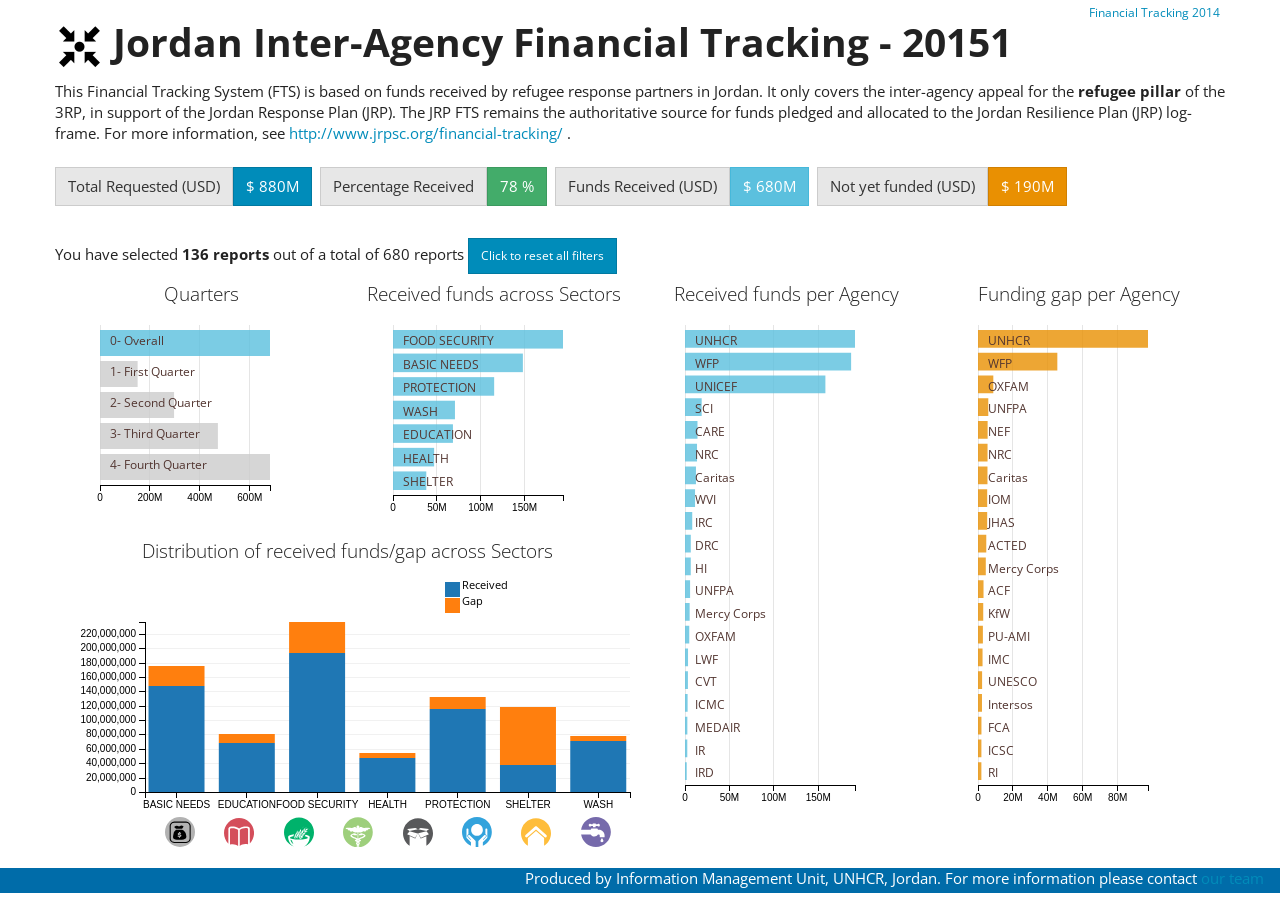
==== commit dce297b2: "test" ====
--- a/index.html
+++ b/index.html
@@ -52,7 +52,7 @@
         <div class="row" >
              <h1>
                <a href="http://data.unhcr.org/jordan"><img src="images/coordination.png" style="height: 48px; width: 48px"></a>
-               <strong>Jordan Inter-Agency Financial Tracking - 2015</strong>
+               <strong>Jordan Inter-Agency Financial Tracking - 20151</strong>
             </h1>
                 This Financial Tracking System (FTS) is based on funds received by refugee response partners in Jordan. It only covers the inter-agency appeal for the <b>refugee pillar</b> of the 3RP, in support of the Jordan Response Plan (JRP). The JRP FTS remains the authoritative source for funds pledged and allocated to the Jordan Resilience Plan (JRP) log-frame.
                 For more information, see <a href="http://www.jrpsc.org/financial-tracking/" target="_blank">  http://www.jrpsc.org/financial-tracking/ </a>.
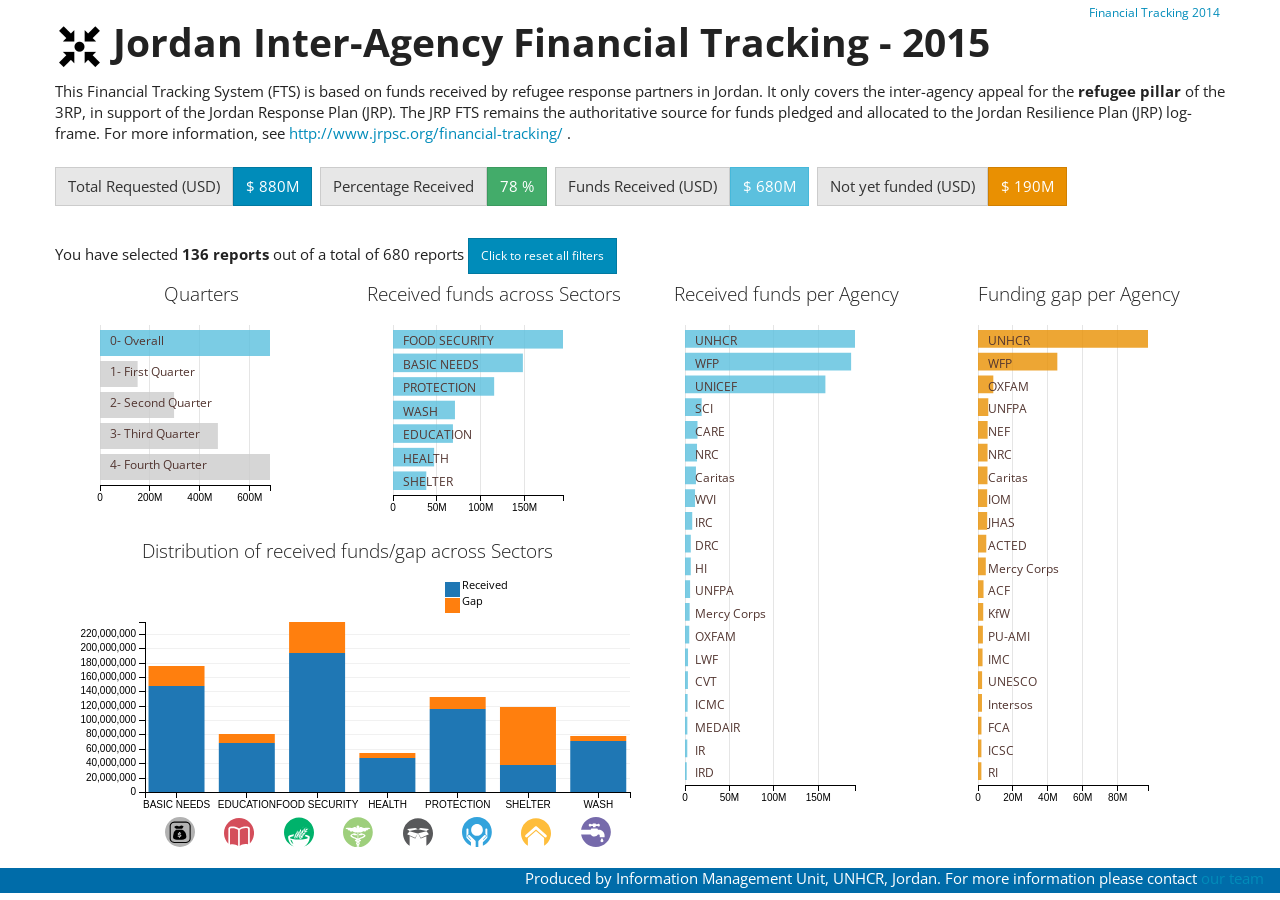
==== commit 33e29708: "Update 0-Overall option" ====
--- a/index.html
+++ b/index.html
@@ -52,7 +52,7 @@
         <div class="row" >
              <h1>
                <a href="http://data.unhcr.org/jordan"><img src="images/coordination.png" style="height: 48px; width: 48px"></a>
-               <strong>Jordan Inter-Agency Financial Tracking - 20151</strong>
+               <strong>Jordan Inter-Agency Financial Tracking - 2015</strong>
             </h1>
                 This Financial Tracking System (FTS) is based on funds received by refugee response partners in Jordan. It only covers the inter-agency appeal for the <b>refugee pillar</b> of the 3RP, in support of the Jordan Response Plan (JRP). The JRP FTS remains the authoritative source for funds pledged and allocated to the Jordan Resilience Plan (JRP) log-frame.
                 For more information, see <a href="http://www.jrpsc.org/financial-tracking/" target="_blank">  http://www.jrpsc.org/financial-tracking/ </a>.
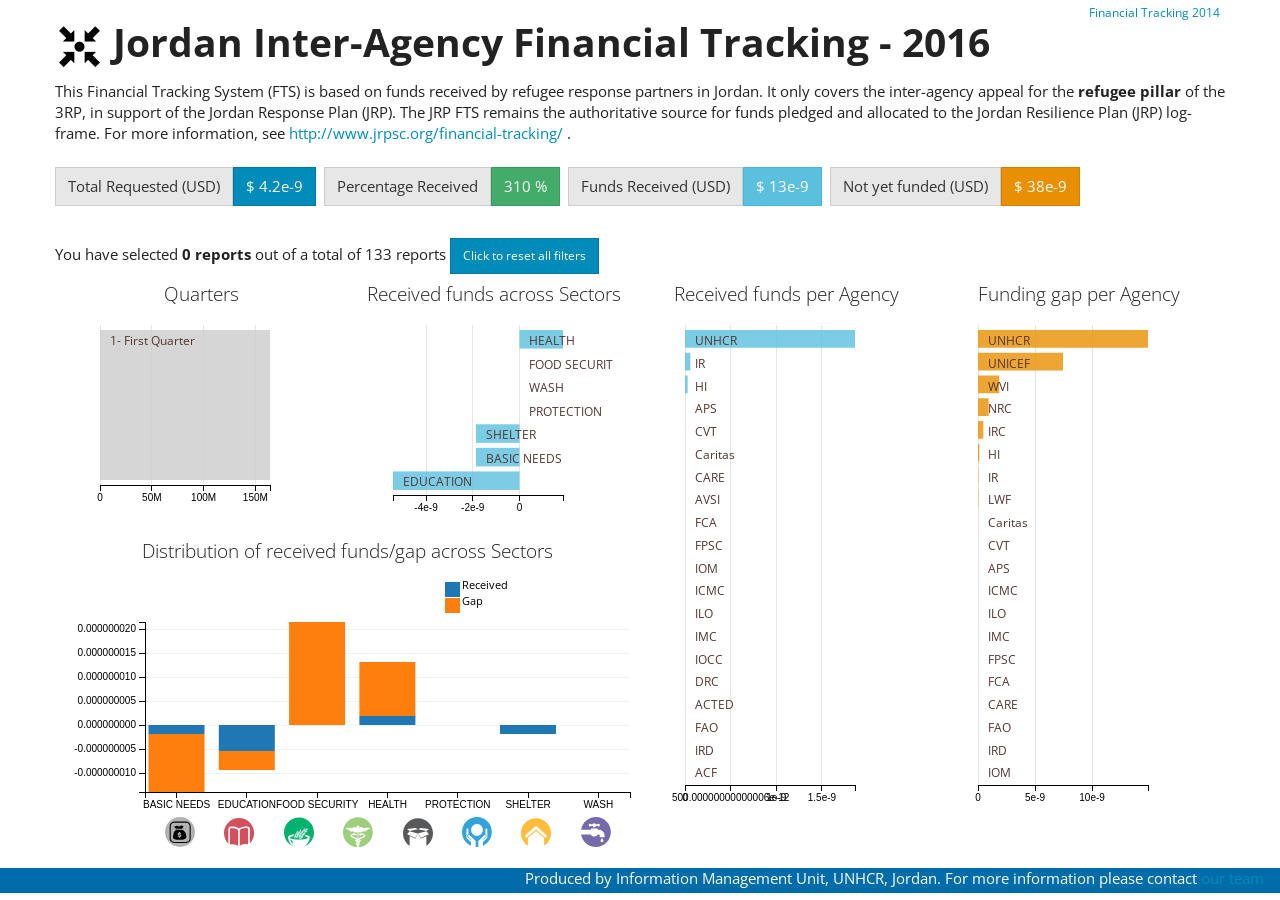
==== commit c7f3a6ff: "1st Quarter" ====
--- a/index.html
+++ b/index.html
@@ -52,7 +52,7 @@
         <div class="row" >
              <h1>
                <a href="http://data.unhcr.org/jordan"><img src="images/coordination.png" style="height: 48px; width: 48px"></a>
-               <strong>Jordan Inter-Agency Financial Tracking - 2015</strong>
+               <strong>Jordan Inter-Agency Financial Tracking - 2016</strong>
             </h1>
                 This Financial Tracking System (FTS) is based on funds received by refugee response partners in Jordan. It only covers the inter-agency appeal for the <b>refugee pillar</b> of the 3RP, in support of the Jordan Response Plan (JRP). The JRP FTS remains the authoritative source for funds pledged and allocated to the Jordan Resilience Plan (JRP) log-frame.
                 For more information, see <a href="http://www.jrpsc.org/financial-tracking/" target="_blank">  http://www.jrpsc.org/financial-tracking/ </a>.
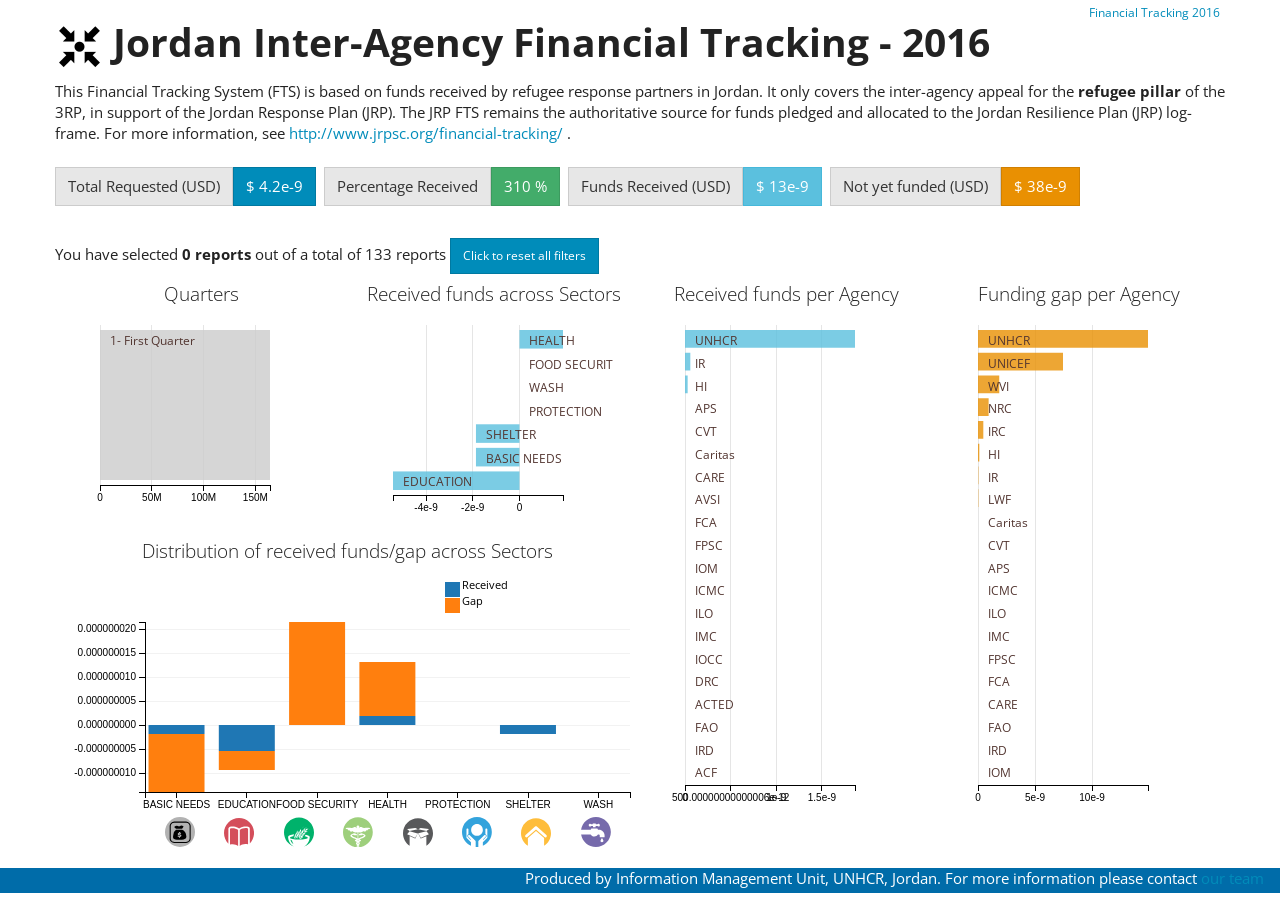
==== commit a559f715: "Code Update" ====
--- a/index.html
+++ b/index.html
@@ -3,10 +3,10 @@
 <head>
 <meta charset='utf-8'>
 <meta content='width=device-width, initial-scale=1.0, minimum-scale=1.0, maximum-scale=1.0' name='viewport'>
-<meta property="og:title" content="RRP6 FINANCIAL TRACKING -JORDAN - 2014"/>
+<meta property="og:title" content="RRP6 FINANCIAL TRACKING -JORDAN - 2016"/>
 <meta property="og:type" content="article"/>
-<meta property="og:site_name" content="RRP6 FINANCIAL TRACKING -JORDAN - 2014"/>
-<meta property="og:description" content="RRP6 FINANCIAL TRACKING -JORDAN - 2014"/>
+<meta property="og:site_name" content="RRP6 FINANCIAL TRACKING -JORDAN - 2016"/>
+<meta property="og:description" content="RRP6 FINANCIAL TRACKING -JORDAN - 2016"/>
     <title>Jordan Inter-Agency Financial Tracking - 2015 </title>
     <meta name="viewport" content="width=device-width, initial-scale=1.0">
     <!-- Bootstrap -->
@@ -45,7 +45,7 @@
         <div class="socialmedia" data-step="13" data-intro="Share!!" data-position="left">
             <table>
               <tbody><tr>
-                <td valign="middle"><a href="fts2014.html" target="_blank">Financial Tracking 2014</a></td>
+                <td valign="middle"><a href="fts2014.html" target="_blank">Financial Tracking 2016</a></td>
             </tr>
             </tbody></table>
         </div>
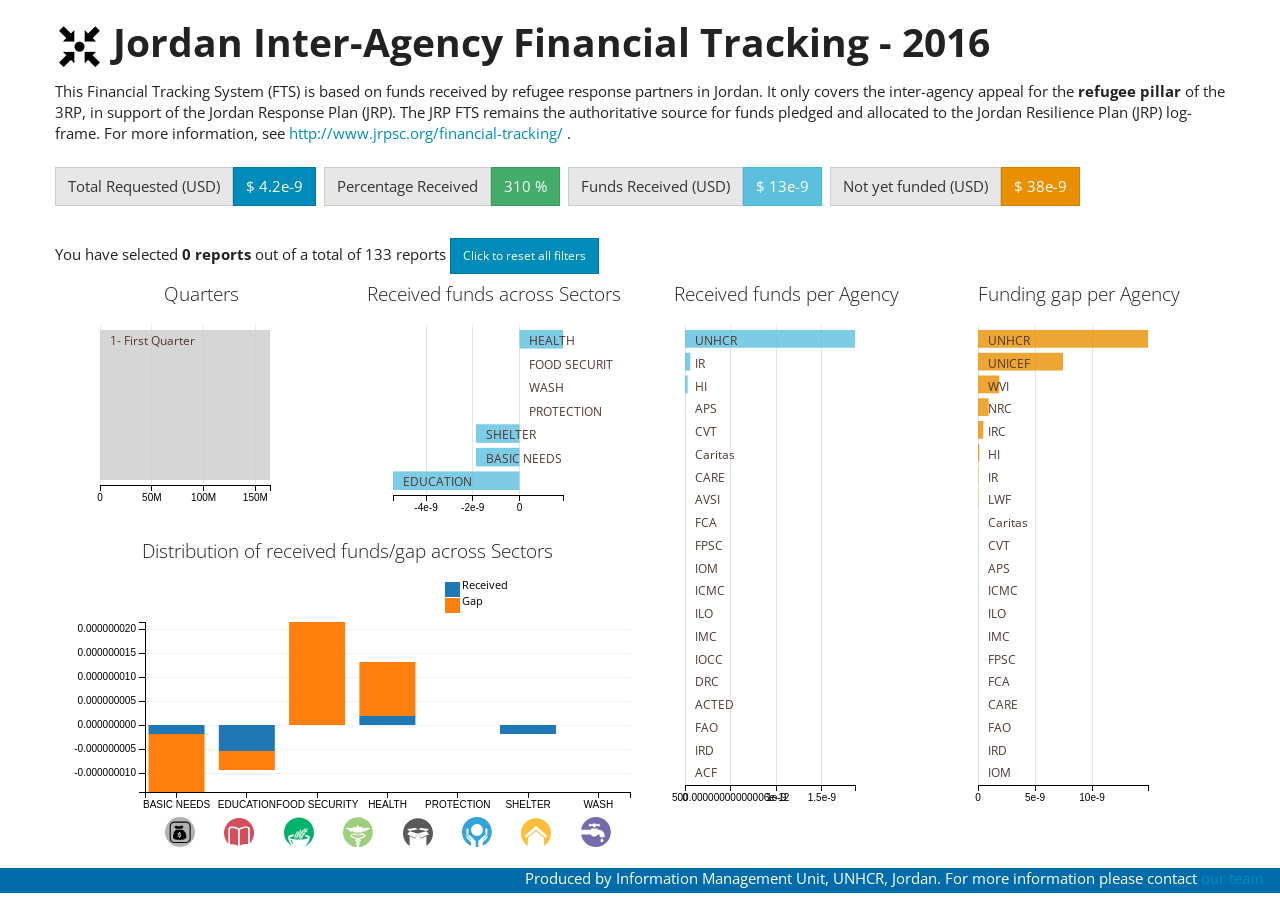
==== commit aa6d1c06: "Code Update" ====
--- a/index.html
+++ b/index.html
@@ -7,7 +7,7 @@
 <meta property="og:type" content="article"/>
 <meta property="og:site_name" content="RRP6 FINANCIAL TRACKING -JORDAN - 2016"/>
 <meta property="og:description" content="RRP6 FINANCIAL TRACKING -JORDAN - 2016"/>
-    <title>Jordan Inter-Agency Financial Tracking - 2015 </title>
+    <title>Jordan Inter-Agency Financial Tracking - 2016 </title>
     <meta name="viewport" content="width=device-width, initial-scale=1.0">
     <!-- Bootstrap -->
     <link rel="stylesheet" href="css/bootstrap.min.css" media="screen">
@@ -45,7 +45,7 @@
         <div class="socialmedia" data-step="13" data-intro="Share!!" data-position="left">
             <table>
               <tbody><tr>
-                <td valign="middle"><a href="fts2014.html" target="_blank">Financial Tracking 2016</a></td>
+                <!--<td valign="middle"><a href="fts2014.html" target="_blank">Financial Tracking 2016</a></td> -->
             </tr>
             </tbody></table>
         </div>
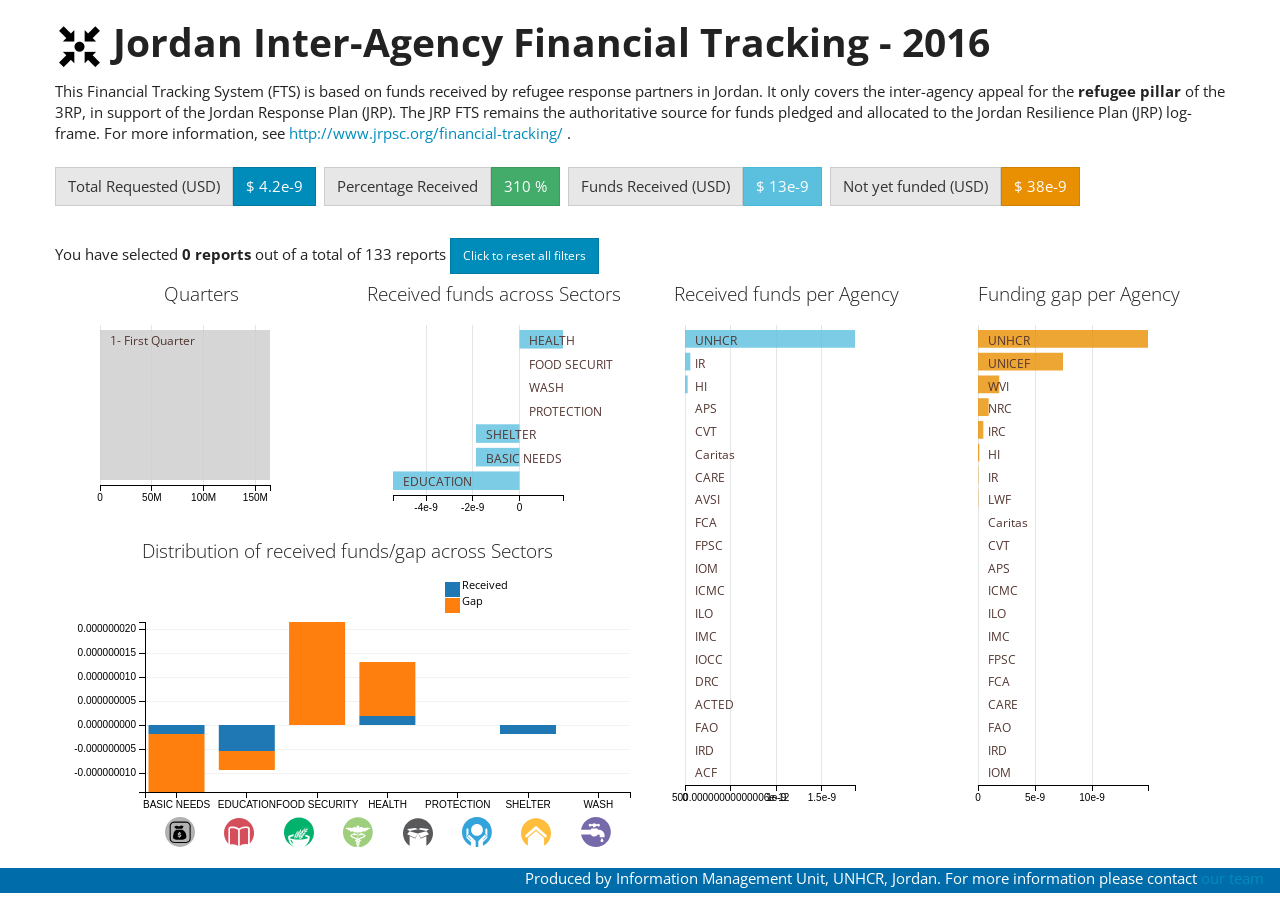
==== commit b177fdc1: "Update index.html" ====
--- a/index.html
+++ b/index.html
@@ -11,6 +11,7 @@
     <meta name="viewport" content="width=device-width, initial-scale=1.0">
     <!-- Bootstrap -->
     <link rel="stylesheet" href="css/bootstrap.min.css" media="screen">
+
 
     <link rel="stylesheet" href="css/bootswatch.min.css">
     <link rel="stylesheet" href="css/font-humanitarian.css">
